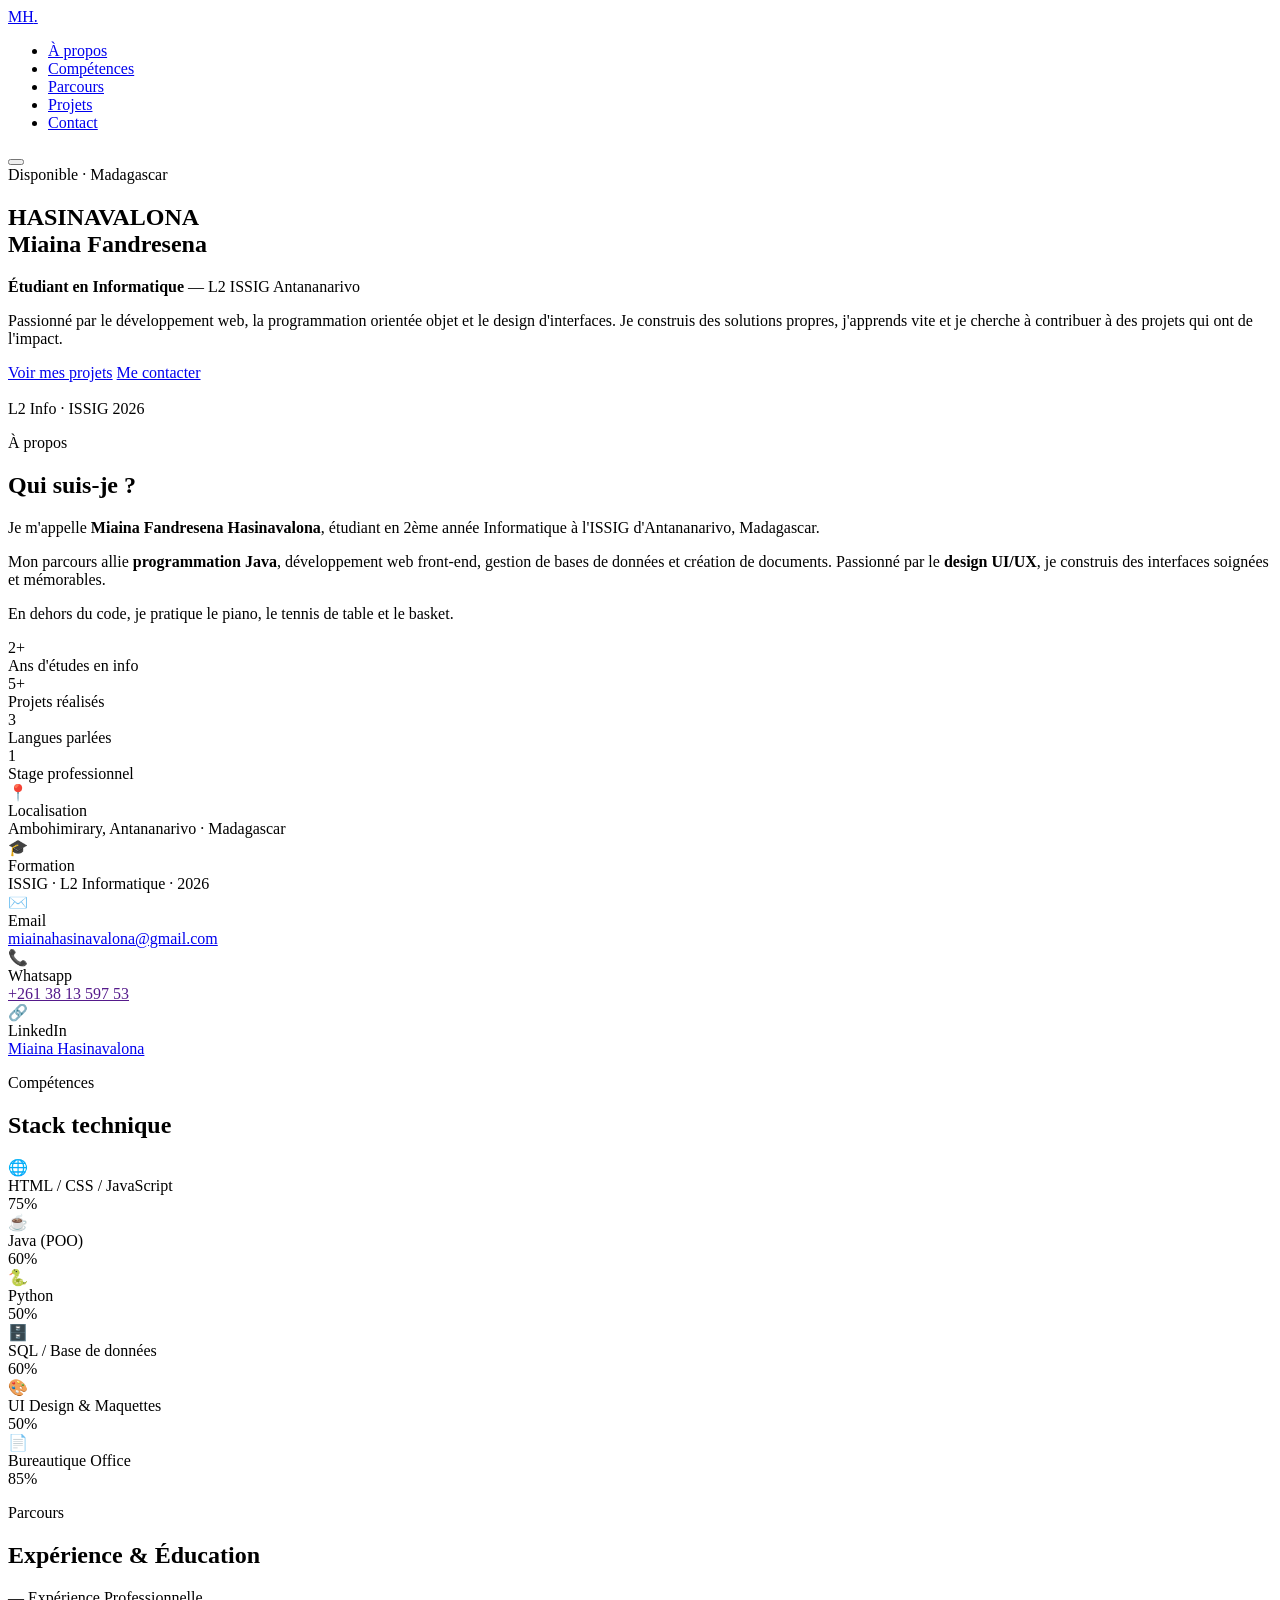
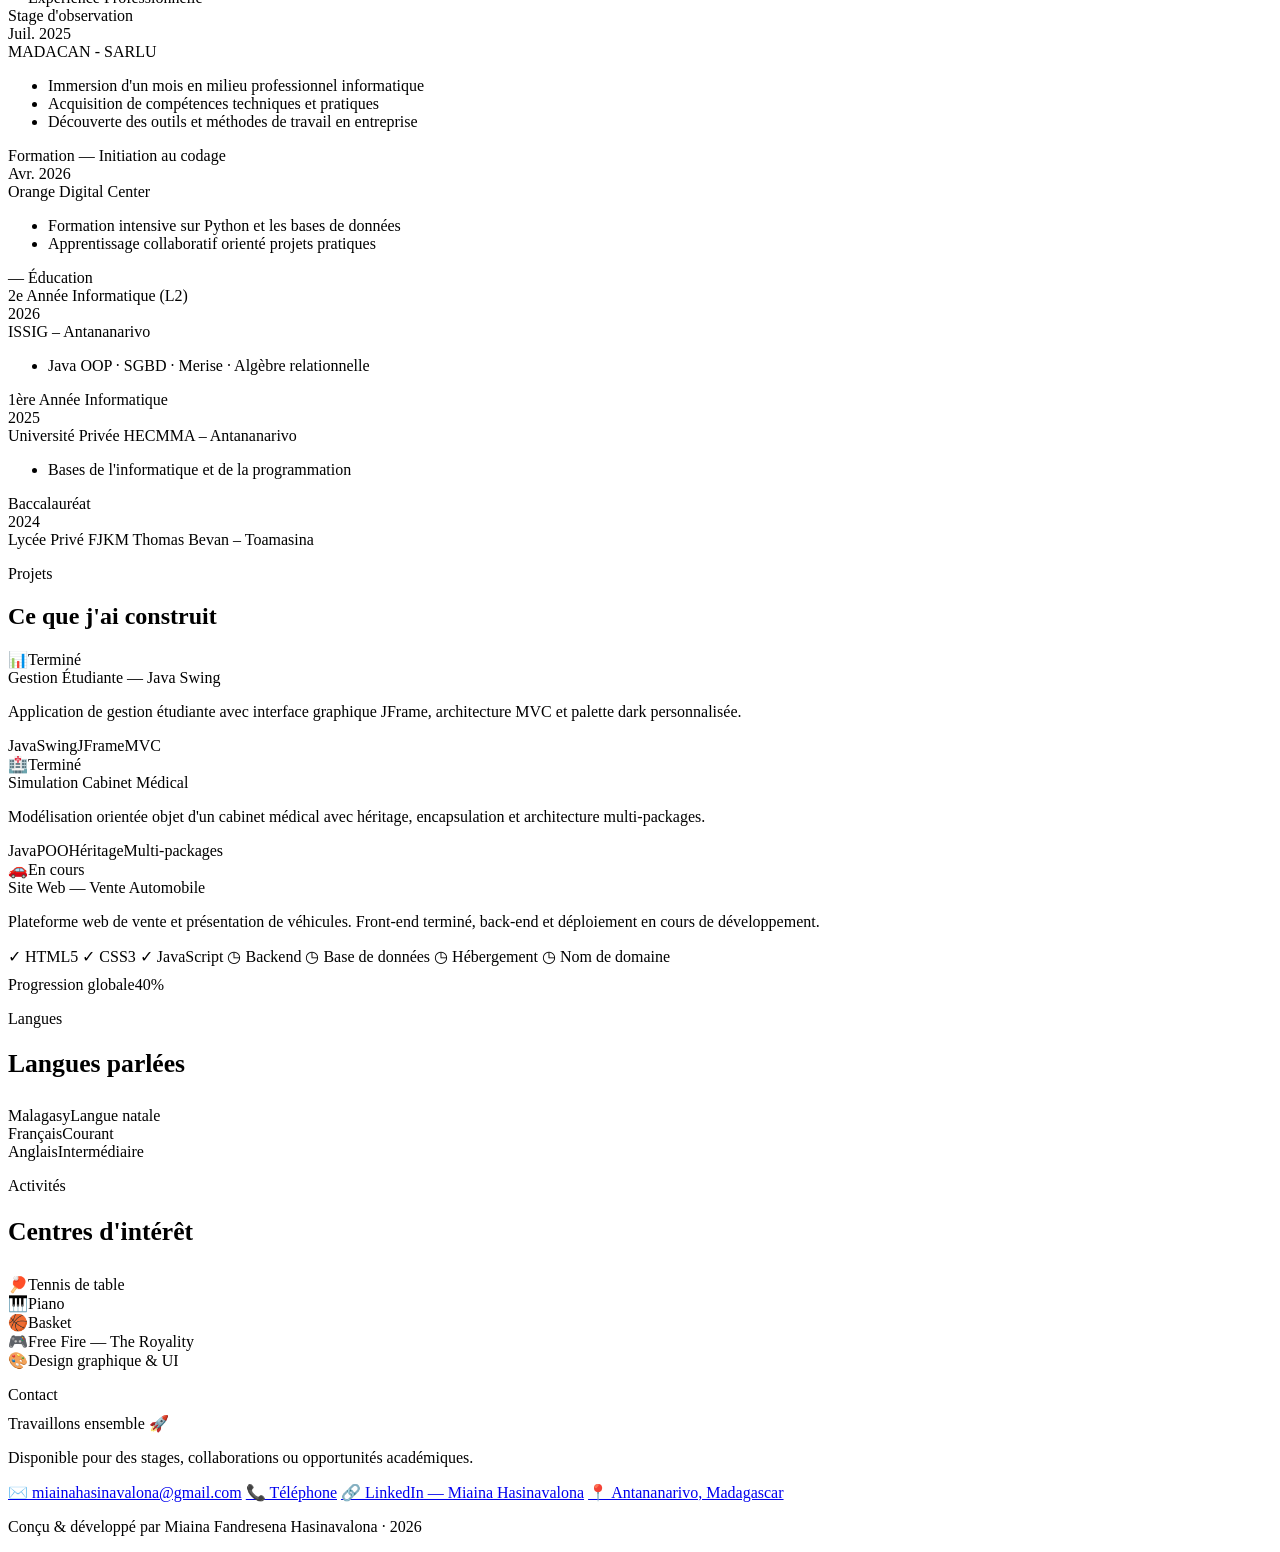
==== index.html @ 6f9cda8f "Premier commit" ====
<!DOCTYPE html>
<html lang="en">

<head>
    <meta charset="UTF-8">
    <meta name="viewport" content="width=device-width, initial-scale=1.0">
    <link rel="stylesheet" href="../exercice/assets/css/main.css">
    <title>Portfolio - Miaina HASINAVALONA</title>
</head>

<body>

    <div class="container flex column">

        <!-- EN TETE -->
        <nav id="nav" class="flex alg-itm">
            <a href="#" class="nav-logo">MH<span>.</span></a>
            <ul class="nav-links flex g-20" id="navLinks">
                <li><a href="#about">À propos</a></li>
                <li><a href="#skills">Compétences</a></li>
                <li><a href="#parcours">Parcours</a></li>
                <li><a href="#projects">Projets</a></li>
                <li><a href="#contact">Contact</a></li>
            </ul>
            <button class="nav-toggle" id="navToggle" aria-label="Menu">
                <span></span><span></span><span></span>
            </button>
        </nav>

        <!-- HERO -->
        <section class="hero relative grid alg-itm g-40" id="home">
            <div class="header-orb absolute orb1"></div>
            <div class="header-orb absolute orb2"></div>
            <div class="header-orb absolute orb3"></div>

            <div class="hero-text relative">
                <div class="hero-dispo g-10 alg-itm">Disponible · Madagascar</div>
                <h1 class="hero-name">
                    <span class="H">HASINAVALONA</span><br>
                    Miaina <span class="F">Fandresena</span>
                </h1>
                <p class="header-sub"><strong>Étudiant en Informatique</strong> — L2 ISSIG Antananarivo</p>
                <p class="hero-desc">
                    Passionné par le développement web, la programmation orientée objet et le design d'interfaces.
                    Je construis des solutions propres, j'apprends vite et je cherche à contribuer à des projets qui ont
                    de l'impact.
                </p>
                <div class="hero-btn flex g-15">
                    <a href="#projects" class="btn-p">Voir mes projets</a>
                    <a href="#contact" class="btn-c">Me contacter</a>
                </div>
            </div>

            <div class="hero-photo relative flex column align-items">
                <div class="photo-outer relative">
                    <div class="photo-ring1 absolute"></div>
                    <div class="photo-ring2 absolute"></div>
                    <div class="photo-inner">
                        <img class="block" src="../exercice/assets/image/3.jpg" alt="">
                    </div>
                </div>
                <div class="photo-badge txt-alg">L2 Info · ISSIG 2026</div>
            </div>
        </section>

        <!-- SECTION A PROPOS -->
        <section id="about" class="relative">
            <p class="sec-label reveal">À propos</p>
            <h2 class="sec-title reveal">Qui suis-<span>je</span> ?</h2>
            <div class="about-grid grid">
                <div class="reveal-l">
                    <div class="about-text">
                        <p>Je m'appelle <strong>Miaina Fandresena Hasinavalona</strong>, étudiant en 2ème année
                            Informatique à l'ISSIG d'Antananarivo, Madagascar.</p>
                        <p>Mon parcours allie <strong>programmation Java</strong>, développement web front-end, gestion
                            de bases de données et création de documents. Passionné par le <strong>design
                                UI/UX</strong>, je construis des interfaces soignées et mémorables.</p>
                        <p>En dehors du code, je pratique le piano, le tennis de table et le basket.</p>
                    </div>
                    <div class="stats-row grid">
                        <div class="stat-box reveal d1">
                            <div class="stat">2+</div>
                            <div class="stat-text">Ans d'études en info</div>
                        </div>
                        <div class="stat-box reveal d2">
                            <div class="stat">5+</div>
                            <div class="stat-text">Projets réalisés</div>
                        </div>
                        <div class="stat-box reveal d3">
                            <div class="stat">3</div>
                            <div class="stat-text">Langues parlées</div>
                        </div>
                        <div class="stat-box reveal d4">
                            <div class="stat">1</div>
                            <div class="stat-text">Stage professionnel</div>
                        </div>
                    </div>
                </div>
                <div class="info-list flex g-10 column reveal-r">
                    <div class="info-row flex"><span class="info-ico">📍</span>
                        <div>
                            <div class="info">Localisation</div>
                            <div class="info-text">Ambohimirary, Antananarivo · Madagascar</div>
                        </div>
                    </div>
                    <div class="info-row flex"><span class="info-ico">🎓</span>
                        <div>
                            <div class="info">Formation</div>
                            <div class="info-text">ISSIG · L2 Informatique · 2026</div>
                        </div>
                    </div>
                    <div class="info-row flex"><span class="info-ico">✉️</span>
                        <div>
                            <div class="info">Email</div>
                            <a href="mailto:miainahasinavalona@gmail.com"
                                class="info-text">miainahasinavalona@gmail.com</a>
                        </div>
                    </div>
                    <div class="info-row flex"><span class="info-ico">📞</span>
                        <div>
                            <div class="info">Whatsapp</div>
                            <a href="" class="info-text">+261 38 13 597 53</a>
                        </div>
                    </div>
                    <div class="info-row flex"><span class="info-ico">🔗</span>
                        <div>
                            <div class="info">LinkedIn</div>
                            <a href="https://www.linkedin.com/in/miaina-hasinavalona-180b0389?utm_source=share&utm_campaign=share_via&
                            utm_content=profil&utm_medium=androidè_app" class="info-text">Miaina Hasinavalona</a>
                        </div>
                    </div>
                </div>
            </div>
        </section>

        <!-- SKILLS -->
        <section id="skills">
            <p class="sec-label reveal">Compétences</p>
            <h2 class="sec-title reveal">Stack <span>technique</span></h2>
            <div class="skills-grid grid g-20">
                <div class="skill-card relative reveal d1" data-pct="75">
                    <div class="sk-ico">🌐</div>
                    <div class="sk-name">HTML / CSS / JavaScript</div>
                    <div class="bar-bg">
                        <div class="bar-fill" style="width:0"></div>
                    </div>
                    <div class="sk-pct">75%</div>
                </div>
                <div class="skill-card relative reveal d2" data-pct="60">
                    <div class="sk-ico">☕</div>
                    <div class="sk-name">Java (POO)</div>
                    <div class="bar-bg">
                        <div class="bar-fill" style="width:0"></div>
                    </div>
                    <div class="sk-pct">60%</div>
                </div>
                <div class="skill-card relative reveal d3" data-pct="50">
                    <div class="sk-ico">🐍</div>
                    <div class="sk-name">Python</div>
                    <div class="bar-bg">
                        <div class="bar-fill" style="width:0"></div>
                    </div>
                    <div class="sk-pct">50%</div>
                </div>
                <div class="skill-card relative reveal d4" data-pct="60">
                    <div class="sk-ico">🗄️</div>
                    <div class="sk-name">SQL / Base de données</div>
                    <div class="bar-bg">
                        <div class="bar-fill" style="width:0"></div>
                    </div>
                    <div class="sk-pct">60%</div>
                </div>
                <div class="skill-card relative reveal d5" data-pct="50">
                    <div class="sk-ico">🎨</div>
                    <div class="sk-name">UI Design & Maquettes</div>
                    <div class="bar-bg">
                        <div class="bar-fill" style="width:0"></div>
                    </div>
                    <div class="sk-pct">50%</div>
                </div>
                <div class="skill-card relative reveal d1" data-pct="85">
                    <div class="sk-ico">📄</div>
                    <div class="sk-name">Bureautique Office</div>
                    <div class="bar-bg">
                        <div class="bar-fill" style="width:0"></div>
                    </div>
                    <div class="sk-pct">85%</div>
                </div>
            </div>
        </section>

        <!-- PARCOURS -->
        <section id="parcours">
            <p class="sec-label reveal">Parcours</p>
            <h2 class="sec-title reveal">Expérience & <span>Éducation</span></h2>


            <div class="two-column grid">

                <!-- EXPERIENCE PROFESSIONNELLE -->
                <div class="reveal-l">
                    <div class="tl-section-title pro">— Expérience Professionnelle</div>
                    <div class="timeline relative">
                        <div class="tl-item relative">
                            <div class="tl-dot absolute"></div>
                            <div class="tl-top flex g-10">
                                <div class="tl-role">Stage d'observation</div>
                                <span class="tl-pill pro-t">Juil. 2025</span>
                            </div>
                            <div class="tl-org">MADACAN - SARLU</div>
                            <ul class="tl-list">
                                <li>Immersion d'un mois en milieu professionnel informatique</li>
                                <li>Acquisition de compétences techniques et pratiques</li>
                                <li>Découverte des outils et méthodes de travail en entreprise</li>
                            </ul>
                        </div>
                        <div class="tl-item relative">
                            <div class="tl-dot absolute"></div>
                            <div class="tl-top flex g-10">
                                <div class="tl-role">Formation — Initiation au codage</div>
                                <span class="tl-pill pro-t">Avr. 2026</span>
                            </div>
                            <div class="tl-org">Orange Digital Center</div>
                            <ul class="tl-list">
                                <li>Formation intensive sur Python et les bases de données</li>
                                <li>Apprentissage collaboratif orienté projets pratiques</li>
                            </ul>
                        </div>
                    </div>
                </div>

                <!-- EDUCATION -->
                <div class="reveal-r">
                    <div class="tl-section-title educ">— Éducation</div>
                    <div class="timeline relative">
                        <div class="tl-item relative">
                            <div class="tl-dot absolute gd"></div>
                            <div class="tl-top flex g-10">
                                <div class="tl-role">2e Année Informatique (L2)</div>
                                <span class="tl-pill educ-c">2026</span>
                            </div>
                            <div class="tl-org go">ISSIG – Antananarivo</div>
                            <ul class="tl-list">
                                <li>Java OOP · SGBD · Merise · Algèbre relationnelle</li>
                            </ul>
                        </div>
                        <div class="tl-item relative">
                            <div class="tl-dot absolute gd"></div>
                            <div class="tl-top flex g-10">
                                <div class="tl-role">1ère Année Informatique</div>
                                <span class="tl-pill educ-c">2025</span>
                            </div>
                            <div class="tl-org go">Université Privée HECMMA – Antananarivo</div>
                            <ul class="tl-list">
                                <li>Bases de l'informatique et de la programmation</li>
                            </ul>
                        </div>
                        <div class="tl-item relative">
                            <div class="tl-dot absolute gd"></div>
                            <div class="tl-top flex g-10">
                                <div class="tl-role">Baccalauréat</div>
                                <span class="tl-pill educ-c">2024</span>
                            </div>
                            <div class="tl-org go">Lycée Privé FJKM Thomas Bevan – Toamasina</div>
                        </div>
                    </div>
                </div>
            </div>
        </section>


        <!-- PROJECTS -->
        <section id="projects">
            <p class="sec-label reveal">Projets</p>
            <h2 class="sec-title reveal">Ce que j'ai <span>construit</span></h2>

            <!-- CARD -->
            <div class="proj-grid g-20 grid">

                <div class="proj-card relative p-25 reveal d1">
                    <div class="p-head flex"><span class="p-ico">📊</span><span class="p-status ps-done">Terminé</span>
                    </div>

                    <div class="p-title">Gestion Étudiante — Java Swing</div>
                    <p class="p-desc">Application de gestion étudiante avec interface graphique JFrame, architecture MVC
                        et palette dark personnalisée.</p>
                    <div class="p-tags flex wrap">
                        <span class="tag">Java</span><span class="tag">Swing</span><span class="tag">JFrame</span><span
                            class="tag">MVC</span>
                    </div>
                </div>

                <div class="proj-card relative p-25 reveal d2">
                    <div class="p-head flex"><span class="p-ico">🏥</span><span class="p-status ps-done">Terminé</span>
                    </div>

                    <div class="p-title">Simulation Cabinet Médical</div>
                    <p class="p-desc">Modélisation orientée objet d'un cabinet médical avec héritage, encapsulation et
                        architecture multi-packages.</p>
                    <div class="p-tags flex wrap">
                        <span class="tag">Java</span><span class="tag">POO</span><span class="tag">Héritage</span><span
                            class="tag">Multi-packages</span>
                    </div>
                </div>

                <div class="proj-card relative p-25 wip reveal d4">
                    <div class="p-head flex"><span class="p-ico">🚗</span><span class="p-status ps-wip">En cours</span>
                    </div>
                    <div class="p-title">Site Web — Vente Automobile</div>
                    <p class="p-desc">Plateforme web de vente et présentation de véhicules. Front-end terminé, back-end
                        et déploiement en cours de développement.</p>
                    <div class="p-tags flex wrap" style="margin-bottom:10px">
                        <span class="tag td">✓ HTML5</span>
                        <span class="tag td">✓ CSS3</span>
                        <span class="tag td">✓ JavaScript</span>
                        <span class="tag tw">◷ Backend</span>
                        <span class="tag tw">◷ Base de données</span>
                        <span class="tag tw">◷ Hébergement</span>
                        <span class="tag tw">◷ Nom de domaine</span>
                    </div>
                    <div class="wip-prog">
                        <div class="wip-lbl flex"><span>Progression globale</span><span>40%</span></div>
                        <div class="wip-bg">
                            <div class="wip-fill"></div>
                        </div>
                    </div>
                </div>
            </div>
        </section>

        <!-- ACTIVITES -->
        <section>
            <div class="two-column grid">
                <div class="reveal-l">
                    <p class="sec-label">Langues</p>
                    <h2 class="sec-title" style="font-size:1.6rem;margin-bottom:28px">Langues <span>parlées</span></h2>
                    <div class="lang-list flex column g-20">
                        <div class="lang-item">
                            <div class="l-head flex"><span class="l-name">Malagasy</span><span class="l-level">Langue
                                    natale</span></div>
                            <div class="bar-bg">
                                <div class="bar-fill gold-fill" data-pct="100" style="width:0"></div>
                            </div>
                        </div>
                        <div class="lang-item">
                            <div class="l-head flex"><span class="l-name">Français</span><span
                                    class="l-level">Courant</span>
                            </div>
                            <div class="bar-bg">
                                <div class="bar-fill gold-fill" data-pct="85" style="width:0"></div>
                            </div>
                        </div>
                        <div class="lang-item">
                            <div class="l-head flex"><span class="l-name">Anglais</span><span
                                    class="l-level">Intermédiaire</span></div>
                            <div class="bar-bg">
                                <div class="bar-fill gold-fill" data-pct="58" style="width:0"></div>
                            </div>
                        </div>
                    </div>
                </div>
                <div class="reveal-r">
                    <p class="sec-label">Activités</p>
                    <h2 class="sec-title" style="font-size:1.6rem;margin-bottom:28px">Centres d'<span>intérêt</span>
                    </h2>
                    <div class="act-grid g-10 grid">
                        <div class="act-item flex alg-itm"><span class="aico">🏓</span>Tennis de table</div>
                        <div class="act-item flex alg-itm"><span class="aico">🎹</span>Piano</div>
                        <div class="act-item flex alg-itm"><span class="aico">🏀</span>Basket</div>
                        <div class="act-item flex alg-itm"><span class="aico">🎮</span>Free Fire — The Royality</div>
                        <div class="act-item flex alg-itm"><span class="aico">🎨</span>Design graphique & UI</div>
                    </div>
                </div>
            </div>
        </section>

        <!-- CONTACT -->
        <section id="contact">
            <div class="contact-card relative txt-alg reveal">
                <div class="contact-inner relative">
                    <p class="sec-label" style="margin-bottom:10px">Contact</p>
                    <div class="c-title">Travaillons ensemble 🚀</div>
                    <p class="c-sub">Disponible pour des stages, collaborations ou opportunités académiques.</p>
                    <div class="c-links flex g-15 jcc">
                        <a href="mailto:miainahasinavalona@gmail.com" class="c-link">✉️ miainahasinavalona@gmail.com</a>
                        <a href="tel:+261326164565" class="c-link flex g-10 alg-itm">📞 Téléphone</a>
                        <a href="https://www.linkedin.com/in/miaina-hasinavalona-180b0389?utm_source=share&utm_campaign=share_via&
                        utm_content=profil&utm_medium=androidè_app" class="c-link flex g-10 alg-itm">🔗 LinkedIn —
                            Miaina Hasinavalona</a>
                        <a href="#" class="c-link flex g-10 alg-itm">📍 Antananarivo, Madagascar</a>
                    </div>
                </div>
            </div>
        </section>

        <!-- FOOTER -->
        <footer class="txt-alg">
            <p>Conçu & développé par <span>Miaina Fandresena Hasinavalona</span> · 2026</p>
        </footer>

    </div>

    <script src="../exercice/assets/js/javascrp.js"></script>
</body>

</html>
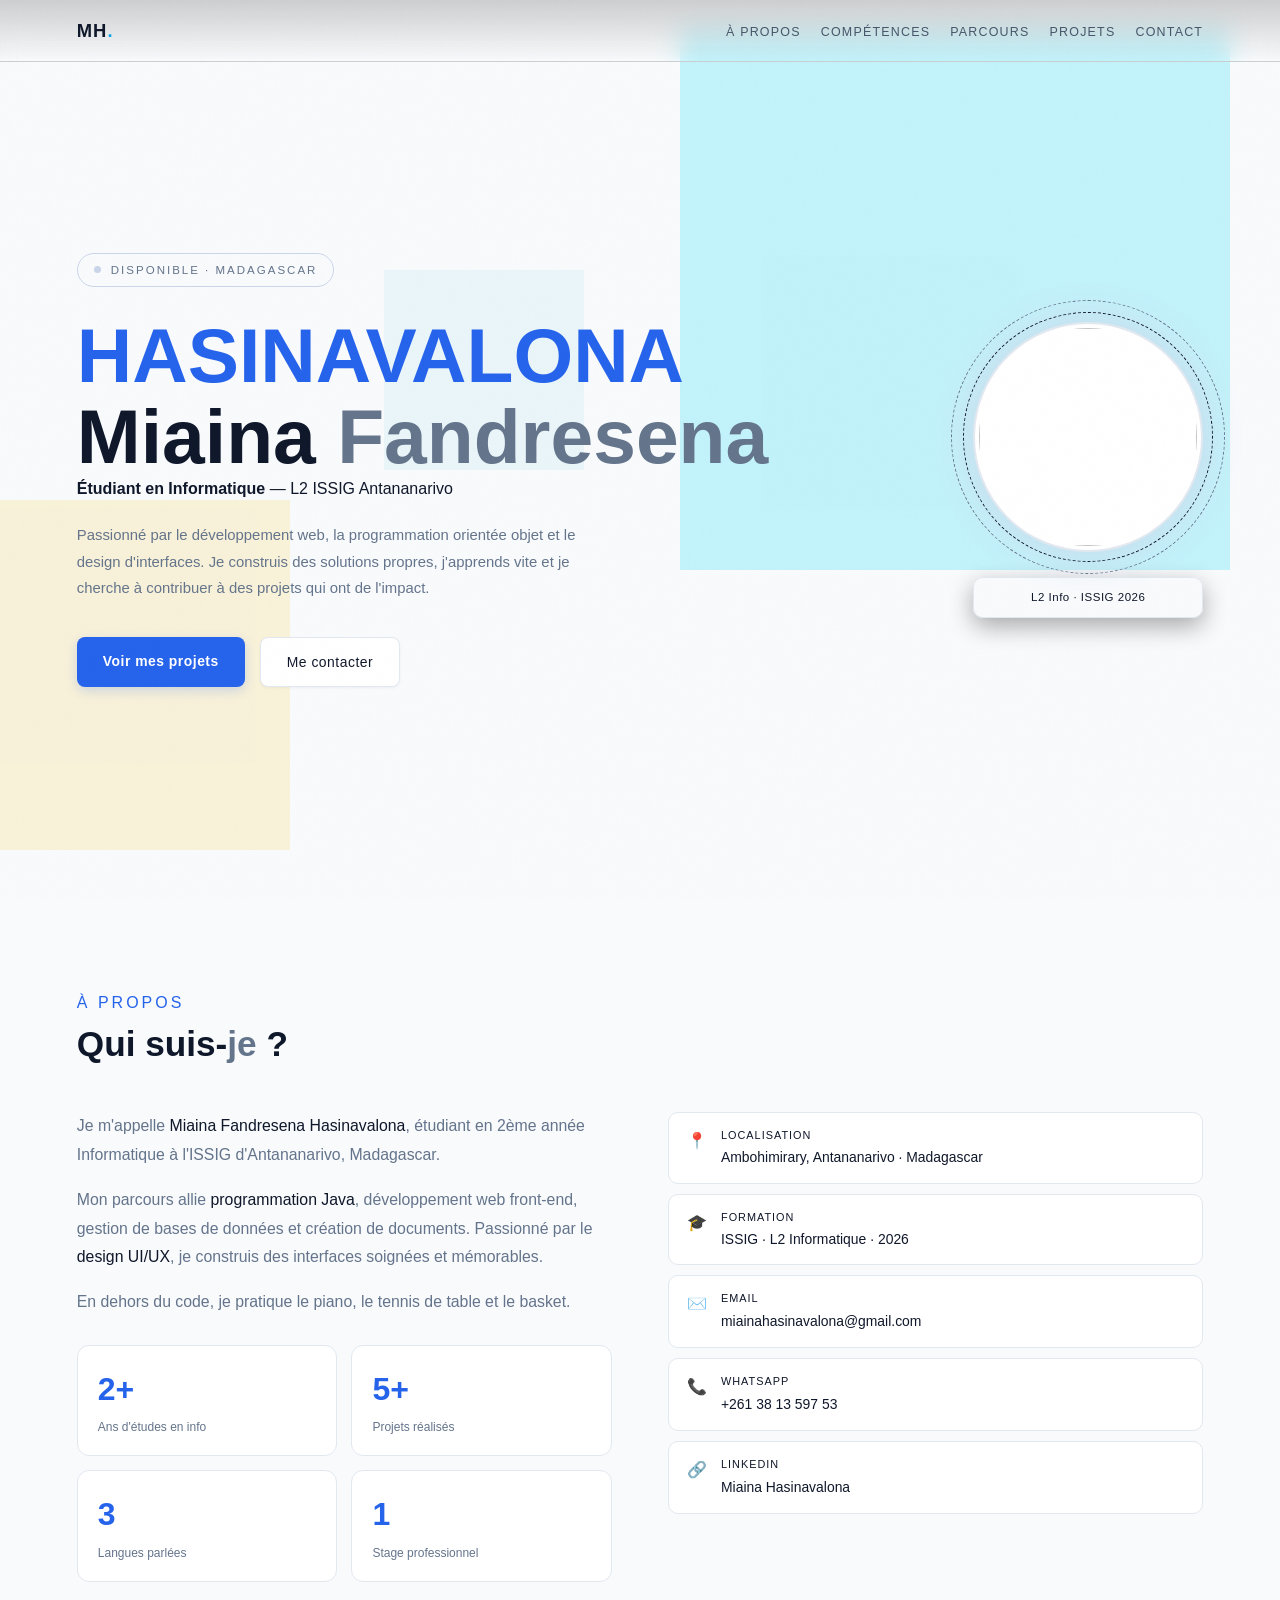
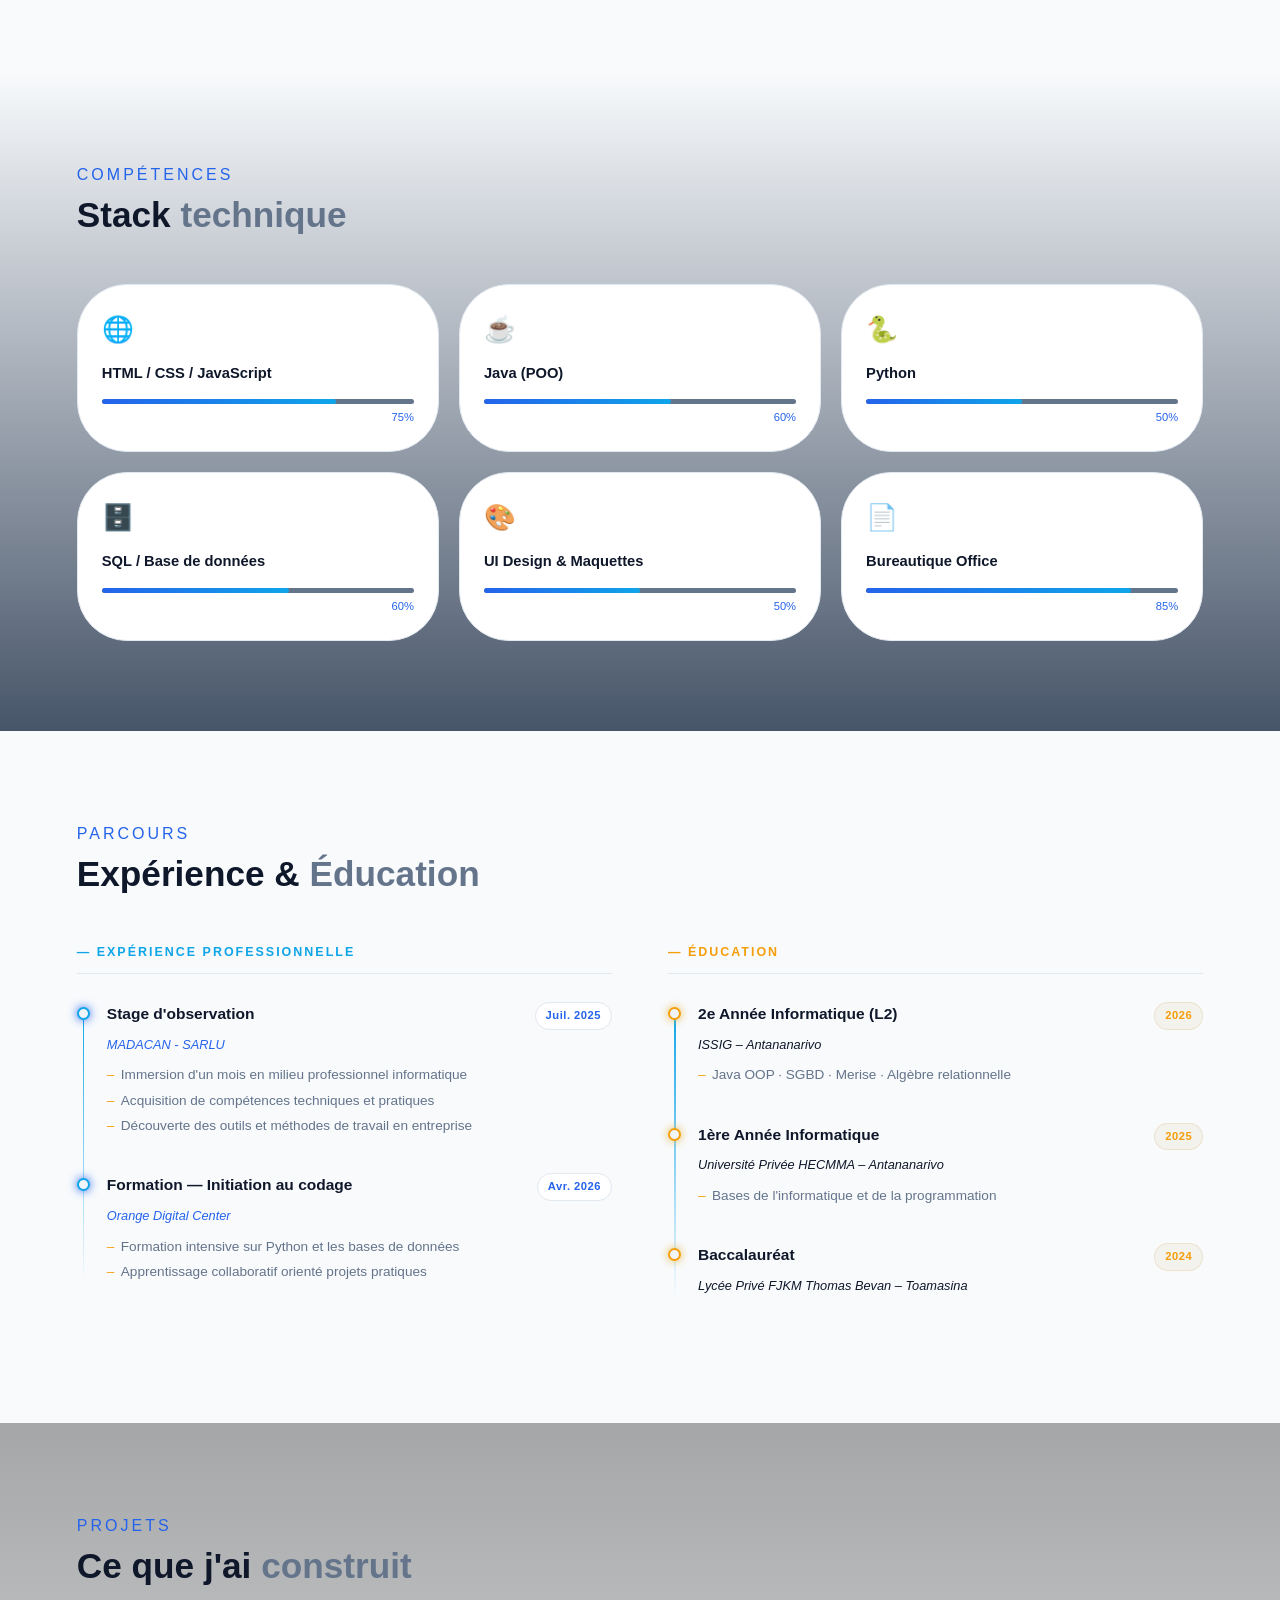
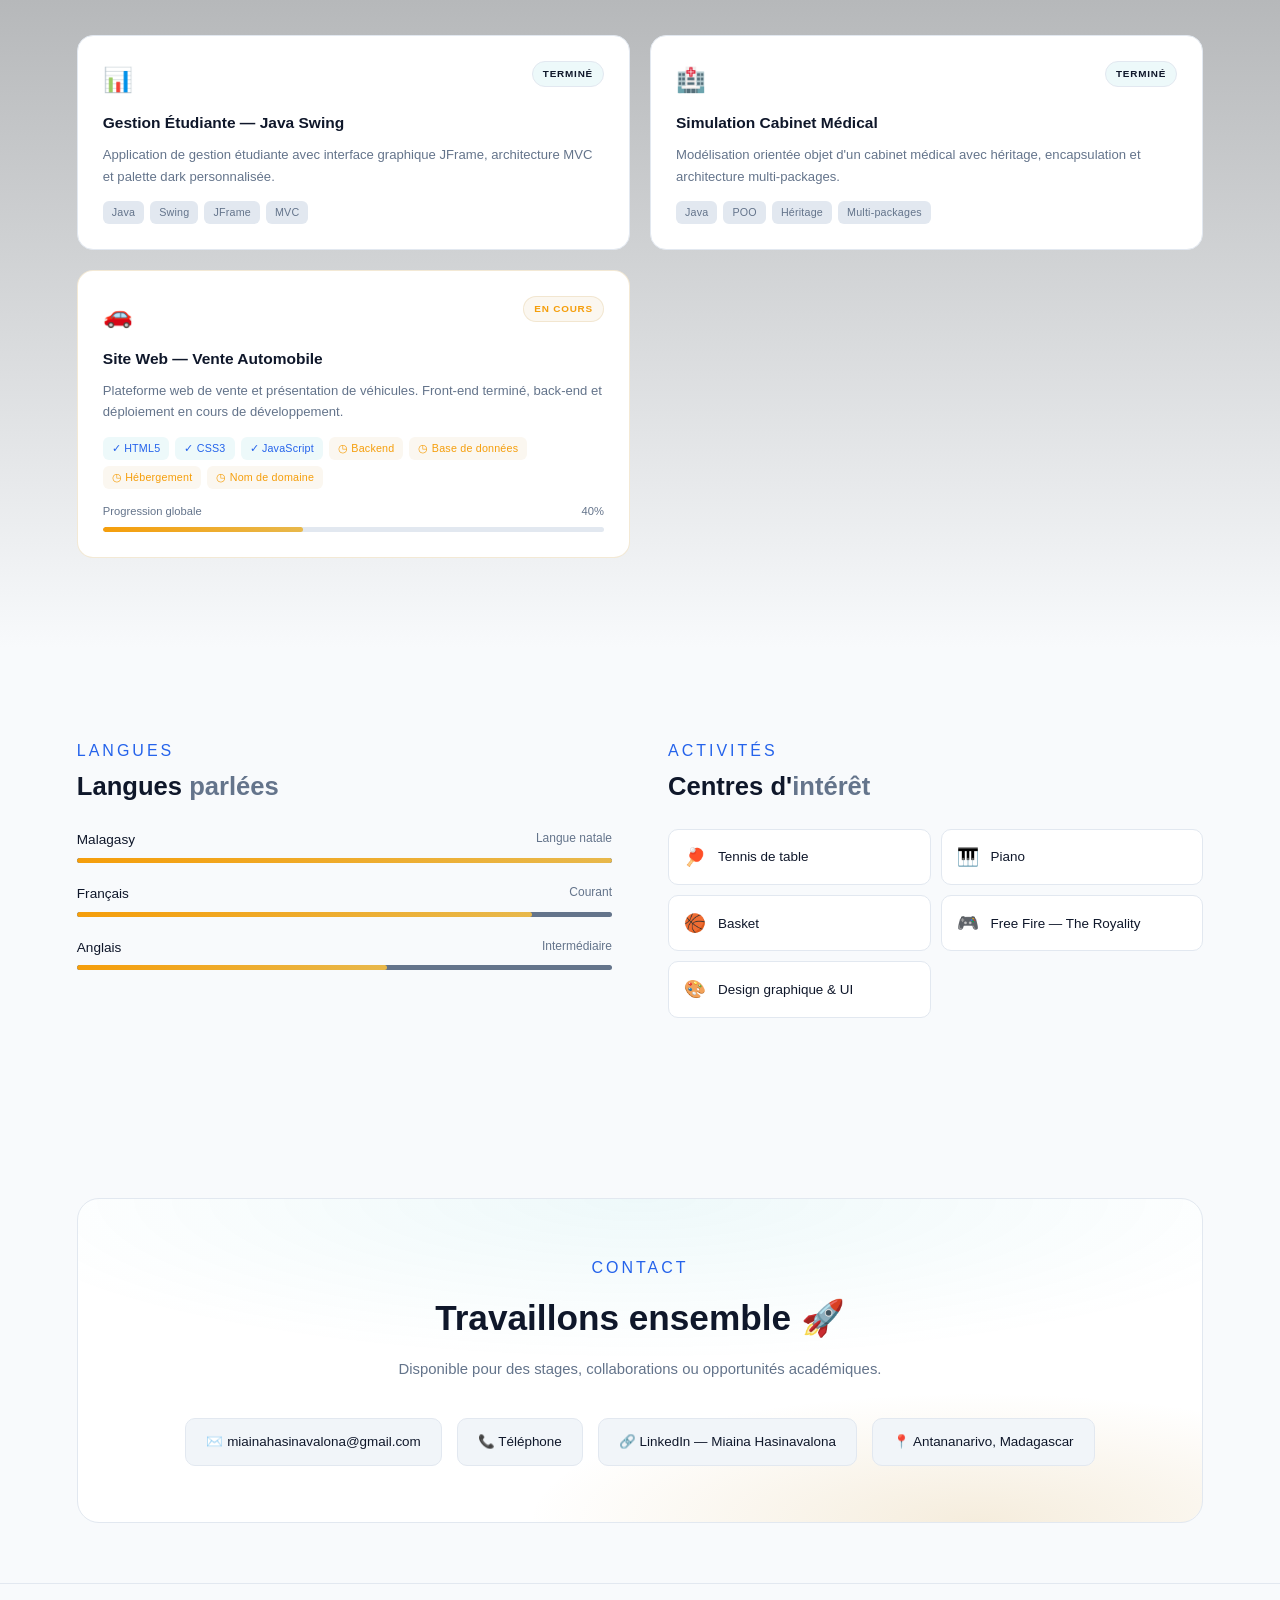
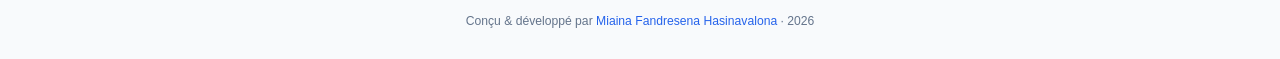
==== commit 4ba8ba8a: "Fix: correction des chemins relatifs CSS et JS" ====
--- a/index.html
+++ b/index.html
@@ -4,7 +4,7 @@
 <head>
     <meta charset="UTF-8">
     <meta name="viewport" content="width=device-width, initial-scale=1.0">
-    <link rel="stylesheet" href="../exercice/assets/css/main.css">
+    <link rel="stylesheet" href="/assets/css/main.css">
     <title>Portfolio - Miaina HASINAVALONA</title>
 </head>
 
@@ -400,7 +400,7 @@
 
     </div>
 
-    <script src="../exercice/assets/js/javascrp.js"></script>
+    <script src="assets/js/javascrp.js"></script>
 </body>
 
 </html>
--- a/assets/css/main.css
+++ b/assets/css/main.css
@@ -0,0 +1,3 @@
+@import url("../css/style.css");
+@import url("../css/framwork.css");
+@import url("../css/responsive.css");
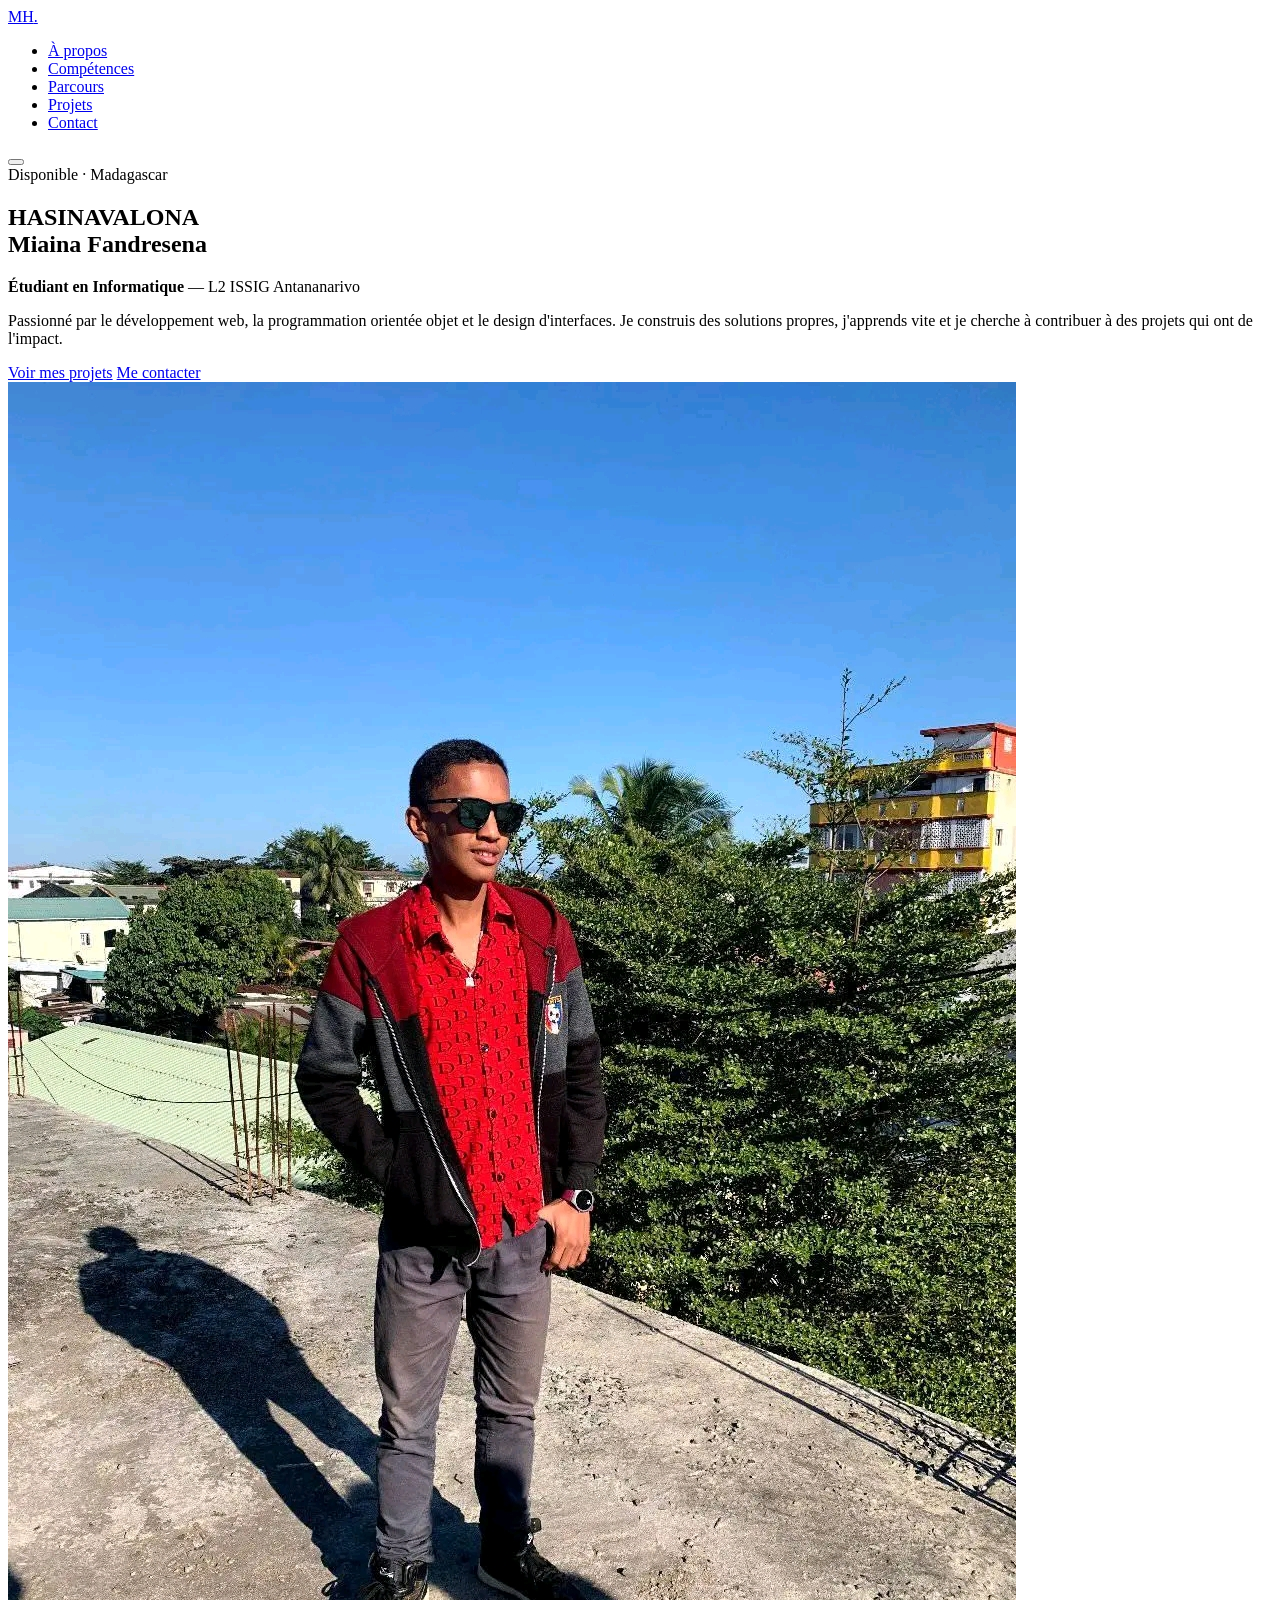
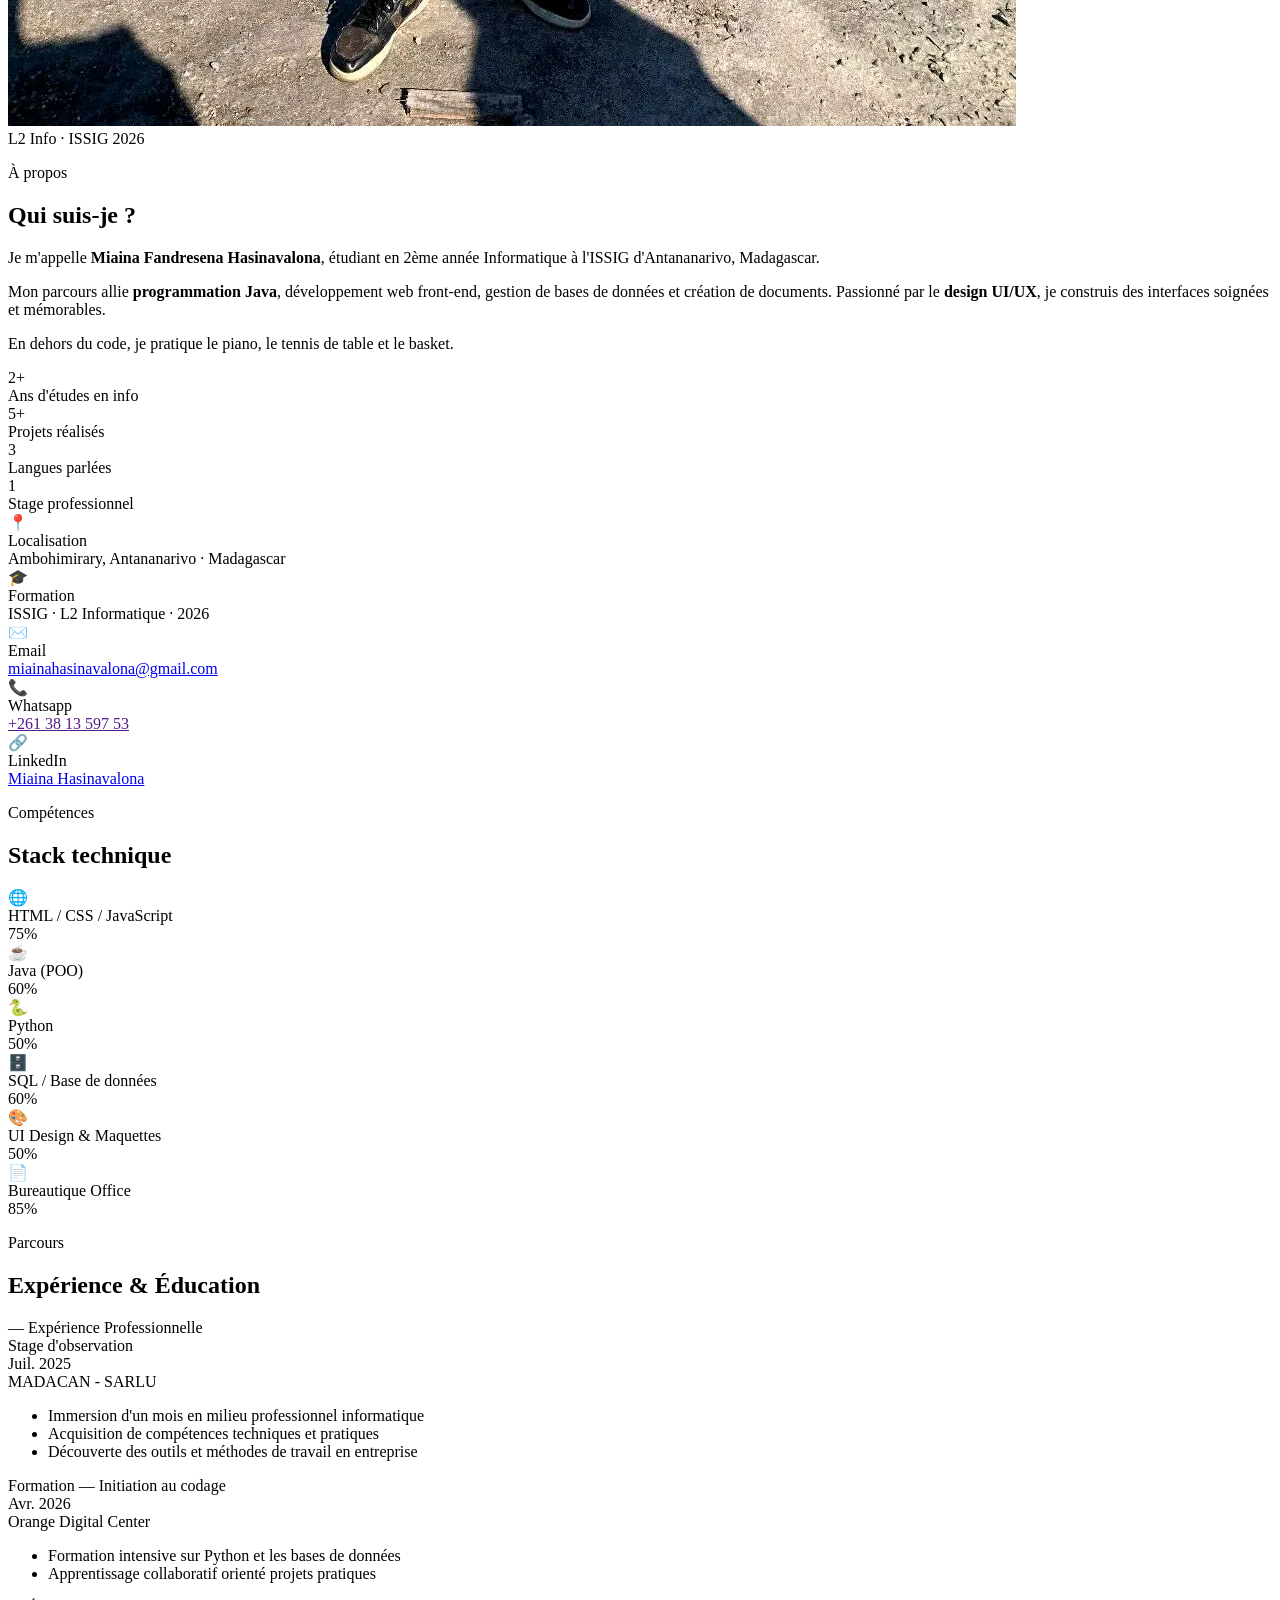
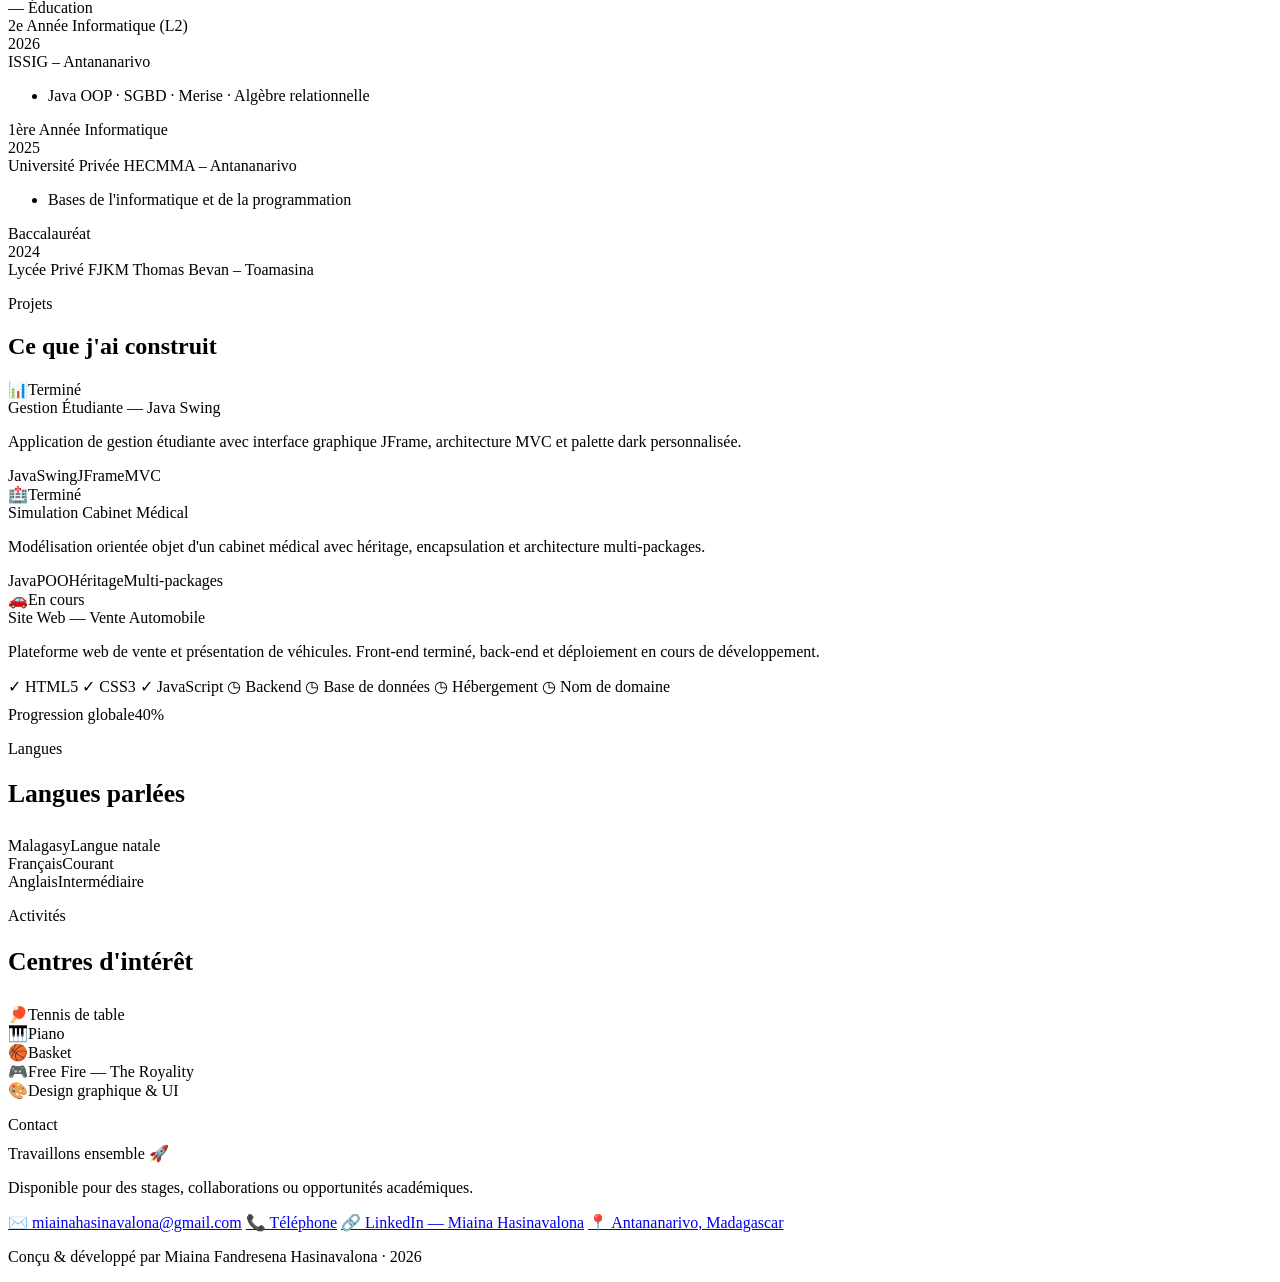
==== commit 15fed5e9: "Fix: suppression des slashs initiaux pour les assets" ====
--- a/index.html
+++ b/index.html
@@ -4,7 +4,7 @@
 <head>
     <meta charset="UTF-8">
     <meta name="viewport" content="width=device-width, initial-scale=1.0">
-    <link rel="stylesheet" href="/assets/css/main.css">
+    <link rel="stylesheet" href="assets/css/main.css">
     <title>Portfolio - Miaina HASINAVALONA</title>
 </head>
 
@@ -56,7 +56,7 @@
                     <div class="photo-ring1 absolute"></div>
                     <div class="photo-ring2 absolute"></div>
                     <div class="photo-inner">
-                        <img class="block" src="../exercice/assets/image/3.jpg" alt="">
+                        <img class="block" src="assets/image/3.jpg">
                     </div>
                 </div>
                 <div class="photo-badge txt-alg">L2 Info · ISSIG 2026</div>
--- a/assets/css/main.css
+++ b/assets/css/main.css
@@ -1,3 +1,3 @@
-@import url("../css/style.css");
-@import url("../css/framwork.css");
-@import url("../css/responsive.css");+@import url("assets/css/framwork.css");
+@import url("assets/css/responsive.css");
+@import url("assets/css/style.css");
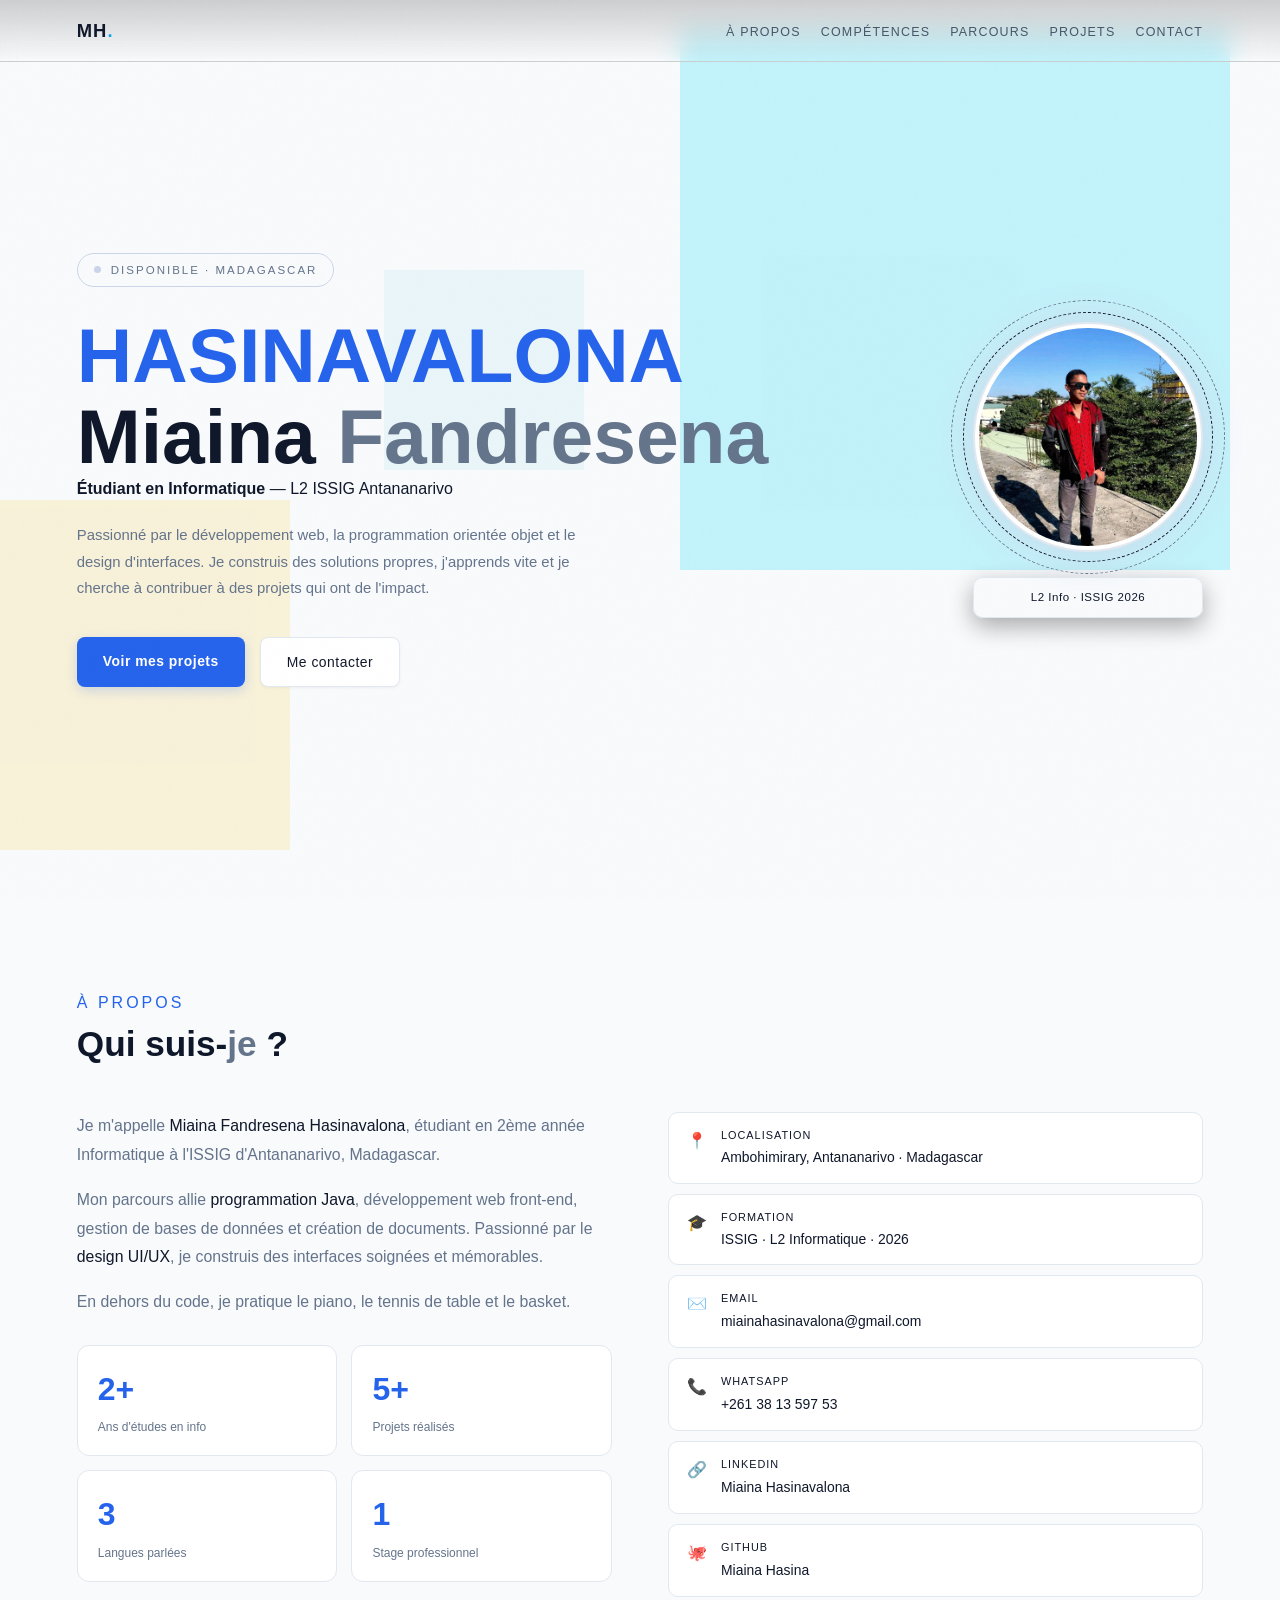
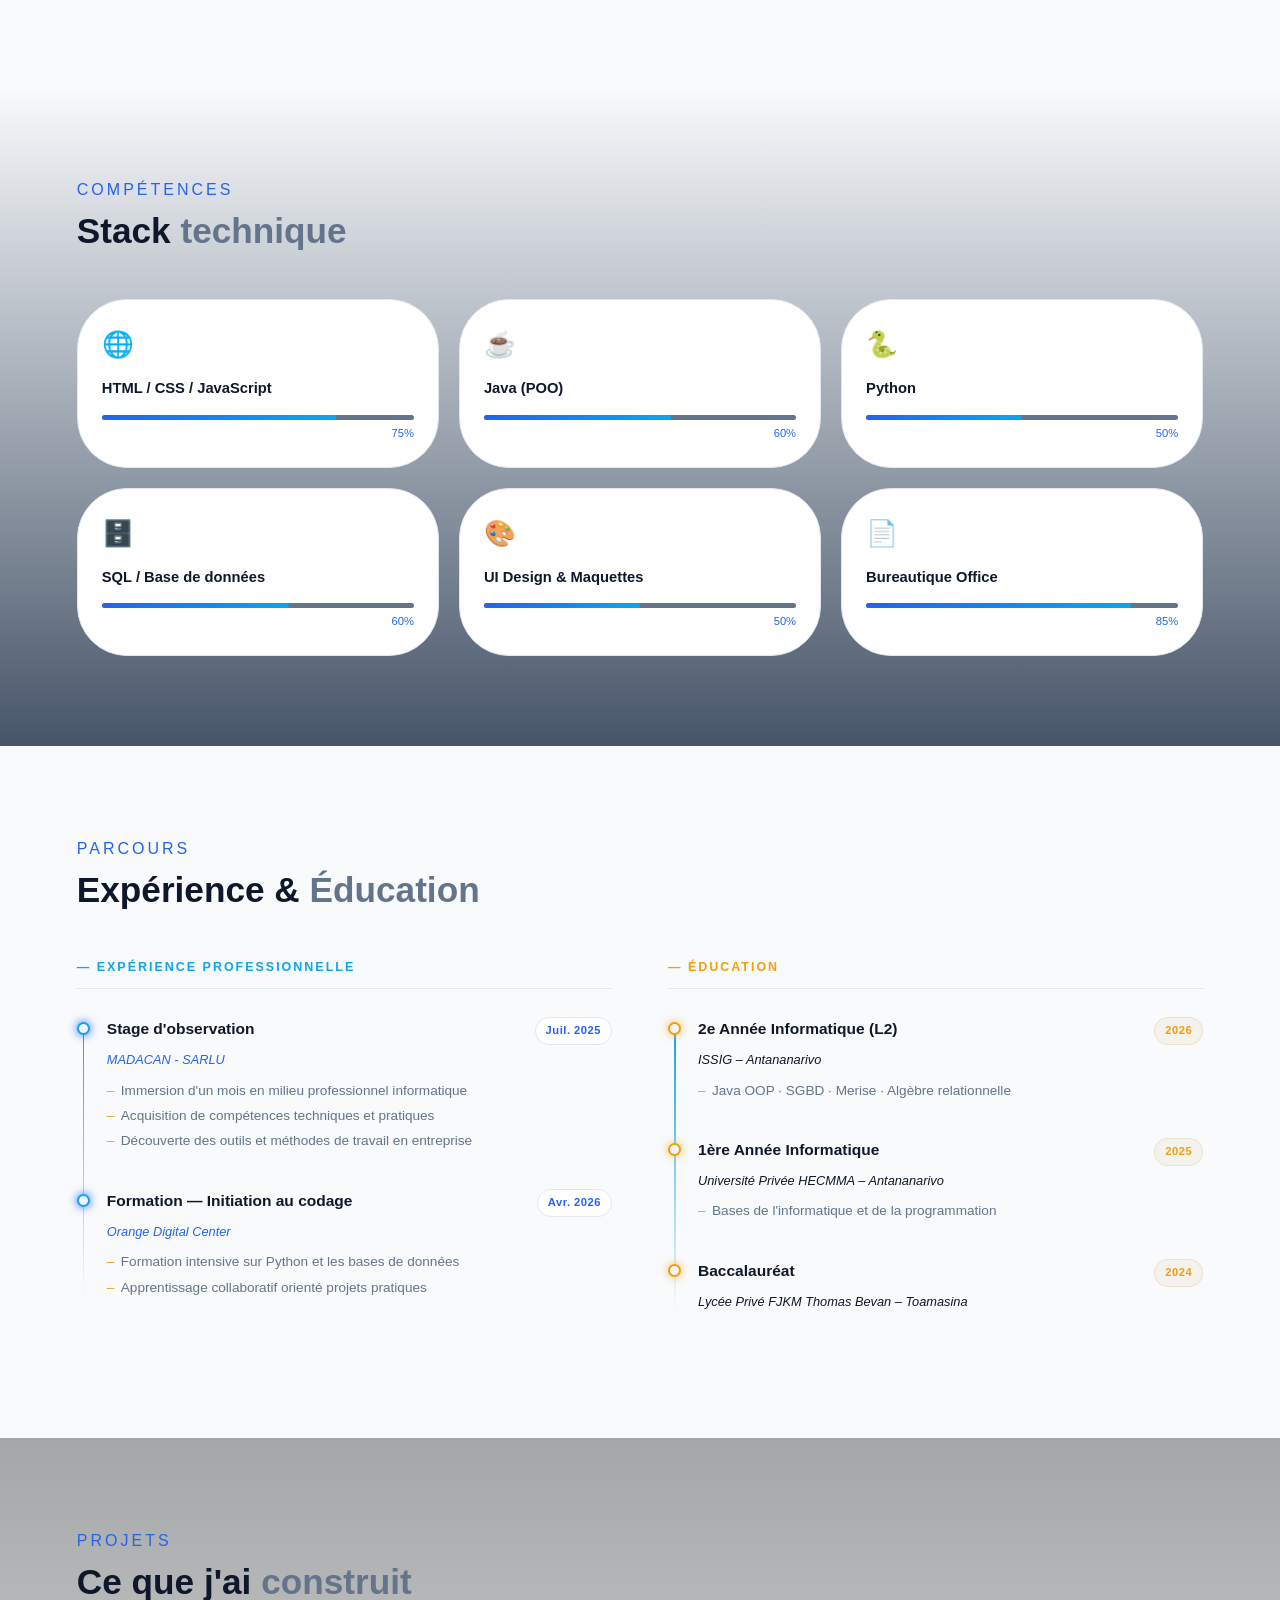
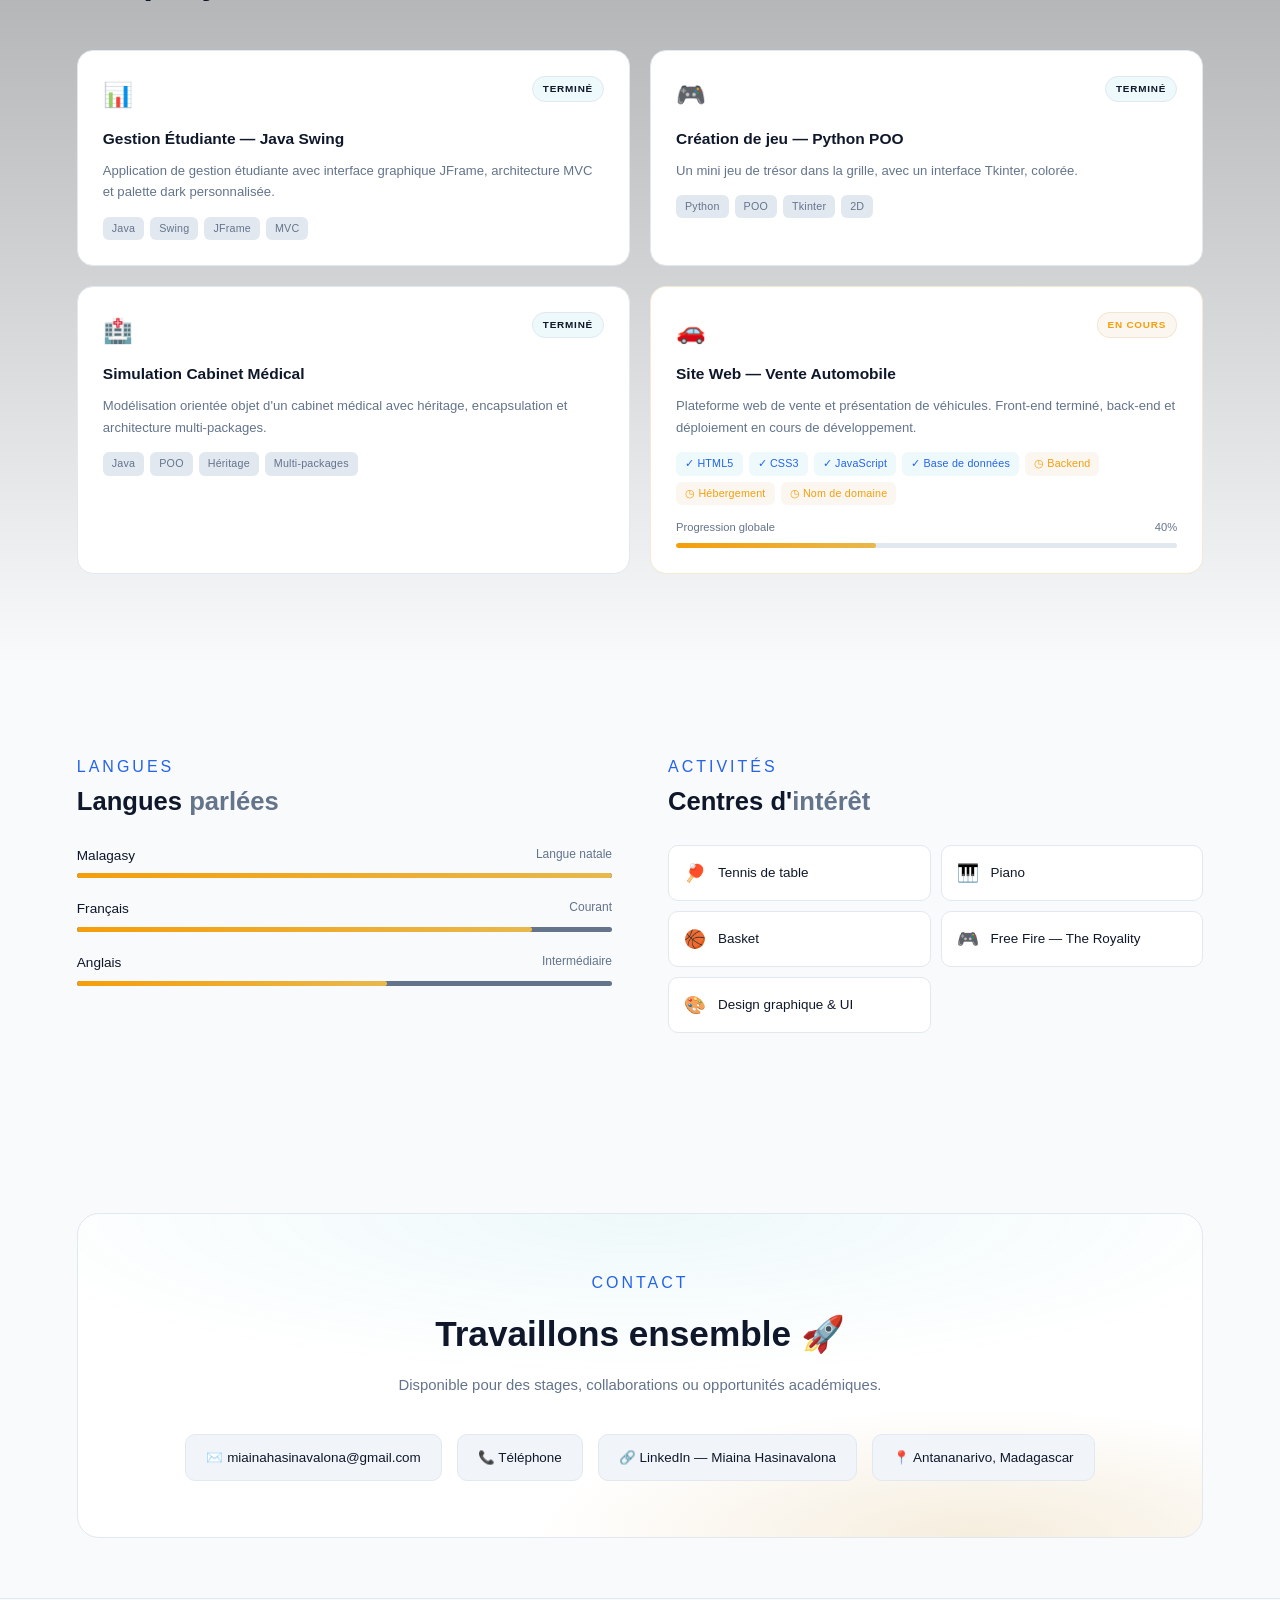
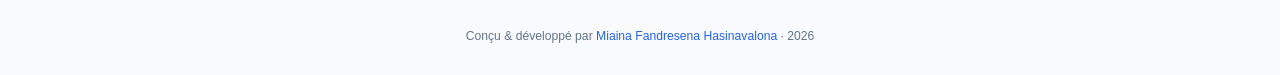
==== commit f56cd537: "Mise à jour de la section Projets et du profil" ====
--- a/index.html
+++ b/index.html
@@ -96,6 +96,7 @@
                         </div>
                     </div>
                 </div>
+
                 <div class="info-list flex g-10 column reveal-r">
                     <div class="info-row flex"><span class="info-ico">📍</span>
                         <div>
@@ -103,12 +104,14 @@
                             <div class="info-text">Ambohimirary, Antananarivo · Madagascar</div>
                         </div>
                     </div>
+
                     <div class="info-row flex"><span class="info-ico">🎓</span>
                         <div>
                             <div class="info">Formation</div>
                             <div class="info-text">ISSIG · L2 Informatique · 2026</div>
                         </div>
                     </div>
+
                     <div class="info-row flex"><span class="info-ico">✉️</span>
                         <div>
                             <div class="info">Email</div>
@@ -116,17 +119,27 @@
                                 class="info-text">miainahasinavalona@gmail.com</a>
                         </div>
                     </div>
+
                     <div class="info-row flex"><span class="info-ico">📞</span>
                         <div>
                             <div class="info">Whatsapp</div>
-                            <a href="" class="info-text">+261 38 13 597 53</a>
-                        </div>
-                    </div>
+                            <a href="https://wa.me/message/2FUQR652RJTDL1" class="info-text">+261 38 13 597 53</a>
+                        </div>
+                    </div>
+
                     <div class="info-row flex"><span class="info-ico">🔗</span>
                         <div>
                             <div class="info">LinkedIn</div>
-                            <a href="https://www.linkedin.com/in/miaina-hasinavalona-180b0389?utm_source=share&utm_campaign=share_via&
-                            utm_content=profil&utm_medium=androidè_app" class="info-text">Miaina Hasinavalona</a>
+                            <a href="https://www.linkedin.com/in/miaina-hasinavalona-1840b0398/"
+                                class="info-text">Miaina Hasinavalona</a>
+                        </div>
+                    </div>
+
+                    <div class="info-row flex"><span class="info-ico">🐙</span>
+                        <div>
+                            <div class="info">GitHub</div>
+                            <a href="https://github.com/miainahasinavalona-gif" class="info-text">Miaina
+                                Hasina</a>
                         </div>
                     </div>
                 </div>
@@ -290,6 +303,18 @@
                     </div>
                 </div>
 
+                <div class="proj-card relative p-25 reveal d1">
+                    <div class="p-head flex"><span class="p-ico">🎮</span><span class="p-status ps-done">Terminé</span>
+                    </div>
+
+                    <div class="p-title">Création de jeu — Python POO</div>
+                    <p class="p-desc">Un mini jeu de trésor dans la grille, avec un interface Tkinter, colorée.</p>
+                    <div class="p-tags flex wrap">
+                        <span class="tag">Python</span><span class="tag">POO</span><span class="tag">Tkinter</span><span
+                            class="tag">2D</span>
+                    </div>
+                </div>
+
                 <div class="proj-card relative p-25 reveal d2">
                     <div class="p-head flex"><span class="p-ico">🏥</span><span class="p-status ps-done">Terminé</span>
                     </div>
@@ -313,8 +338,8 @@
                         <span class="tag td">✓ HTML5</span>
                         <span class="tag td">✓ CSS3</span>
                         <span class="tag td">✓ JavaScript</span>
+                        <span class="tag td">✓ Base de données</span>
                         <span class="tag tw">◷ Backend</span>
-                        <span class="tag tw">◷ Base de données</span>
                         <span class="tag tw">◷ Hébergement</span>
                         <span class="tag tw">◷ Nom de domaine</span>
                     </div>
@@ -384,8 +409,9 @@
                     <div class="c-links flex g-15 jcc">
                         <a href="mailto:miainahasinavalona@gmail.com" class="c-link">✉️ miainahasinavalona@gmail.com</a>
                         <a href="tel:+261326164565" class="c-link flex g-10 alg-itm">📞 Téléphone</a>
-                        <a href="https://www.linkedin.com/in/miaina-hasinavalona-180b0389?utm_source=share&utm_campaign=share_via&
-                        utm_content=profil&utm_medium=androidè_app" class="c-link flex g-10 alg-itm">🔗 LinkedIn —
+                        <a href="https://www.linkedin.com/in/miaina-hasinavalona-1840b0398/"
+                            class="c-link flex g-10 alg-itm">🔗
+                            LinkedIn —
                             Miaina Hasinavalona</a>
                         <a href="#" class="c-link flex g-10 alg-itm">📍 Antananarivo, Madagascar</a>
                     </div>
--- a/assets/css/main.css
+++ b/assets/css/main.css
@@ -1,3 +1,3 @@
-@import url("assets/css/framwork.css");
-@import url("assets/css/responsive.css");
-@import url("assets/css/style.css");+@import url("framework.css");
+@import url("responsive.css");
+@import url("style.css");
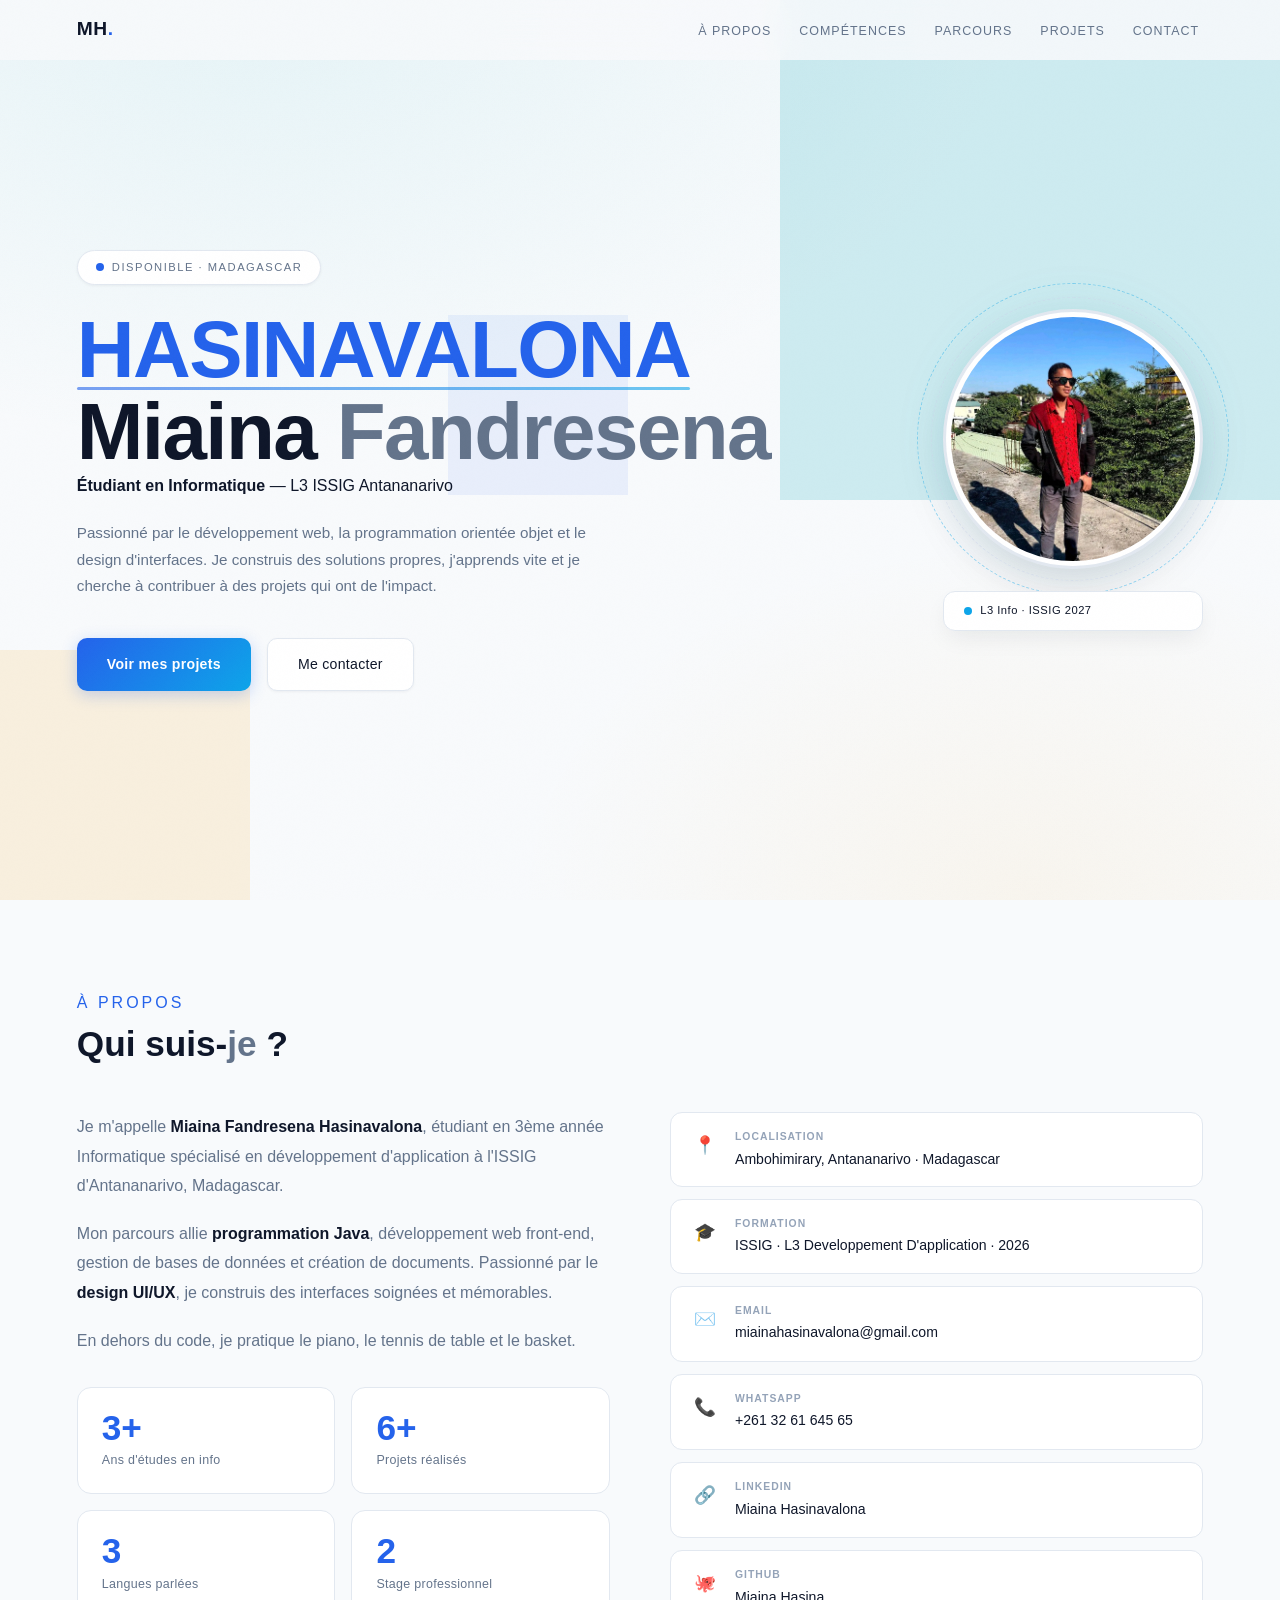
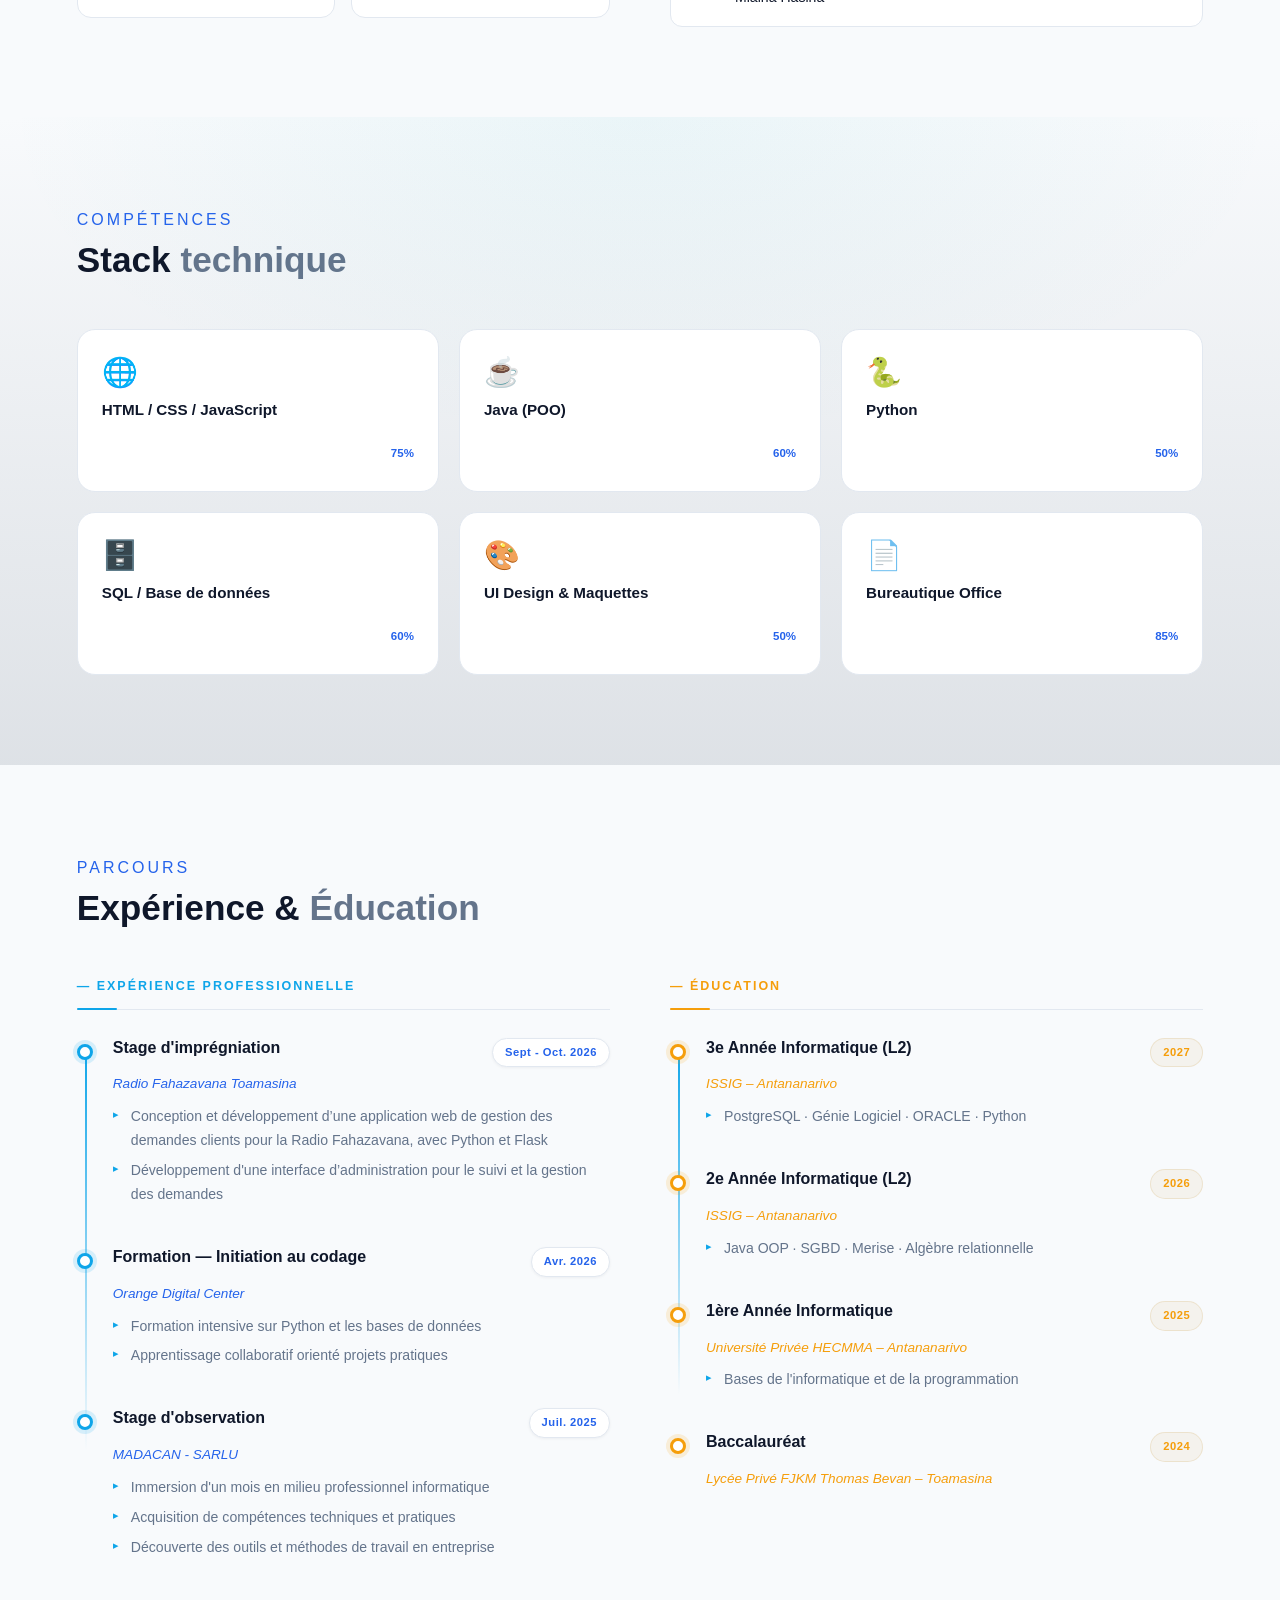
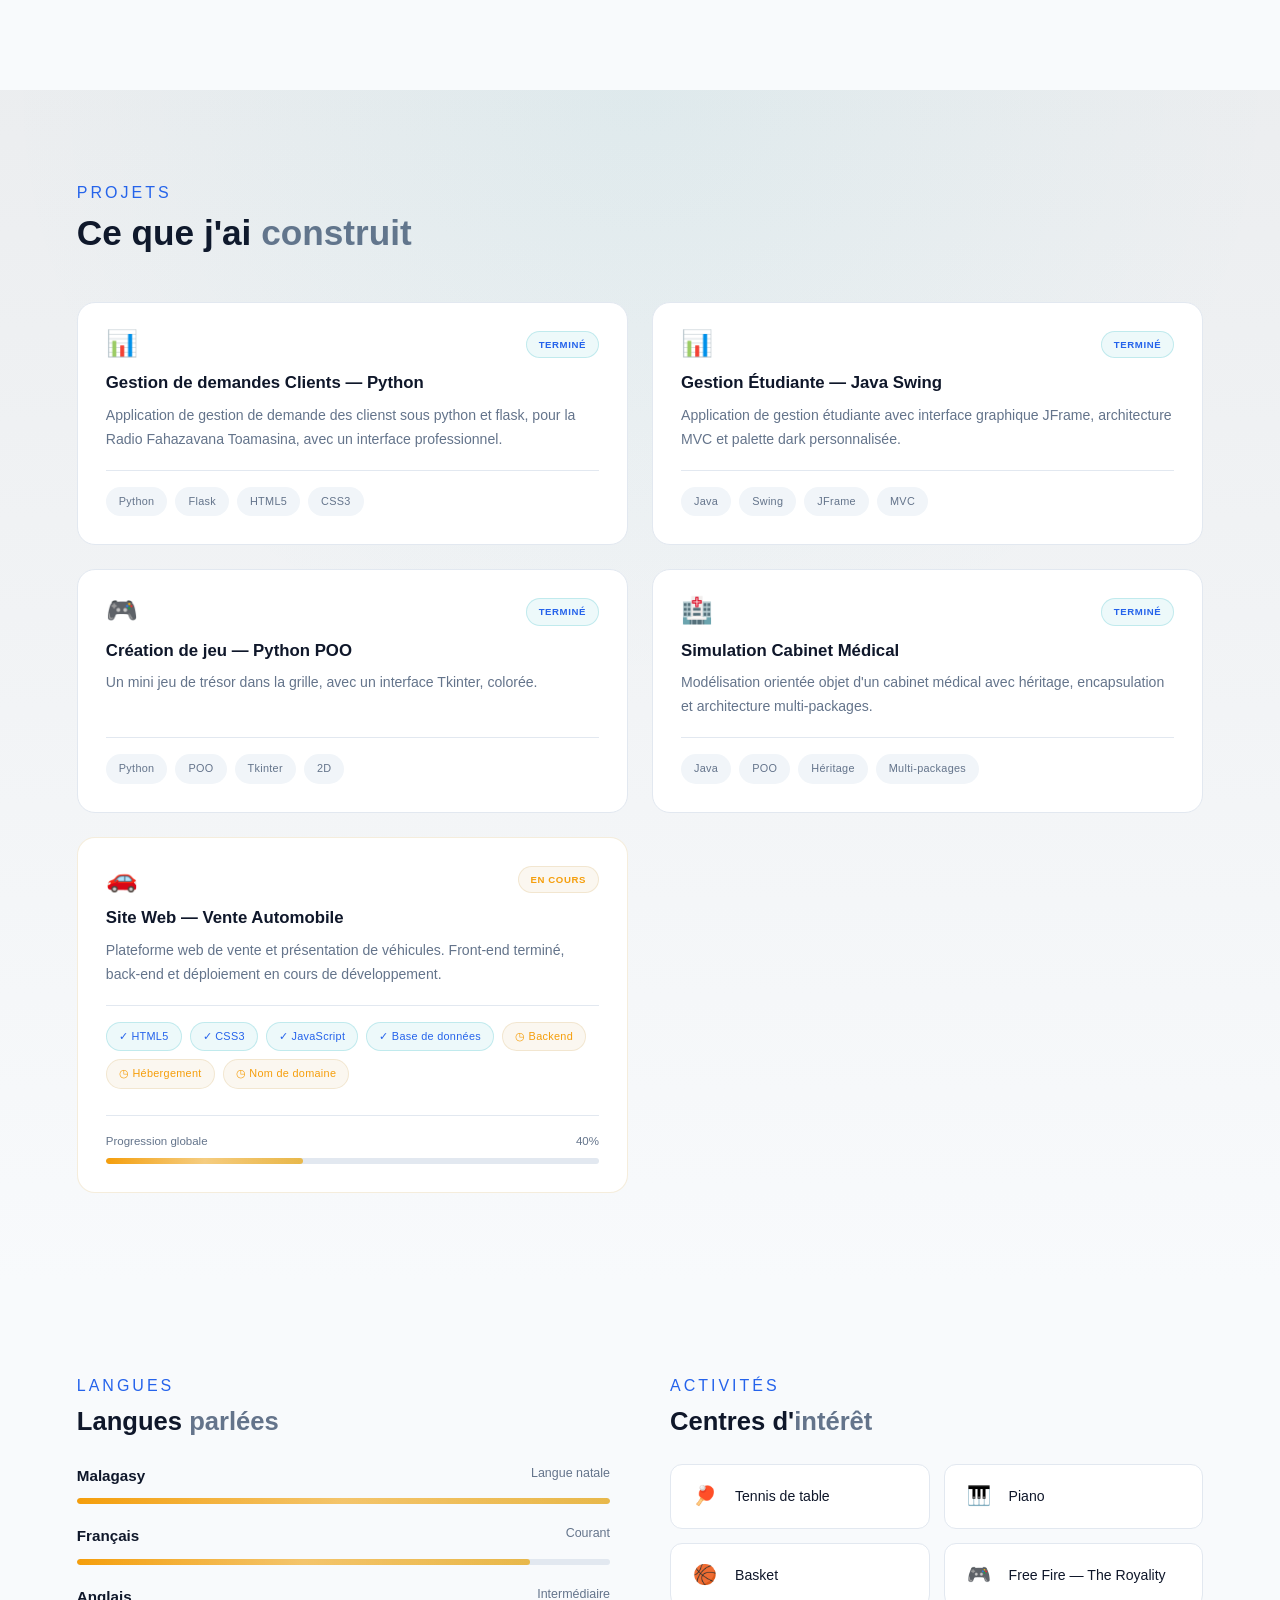
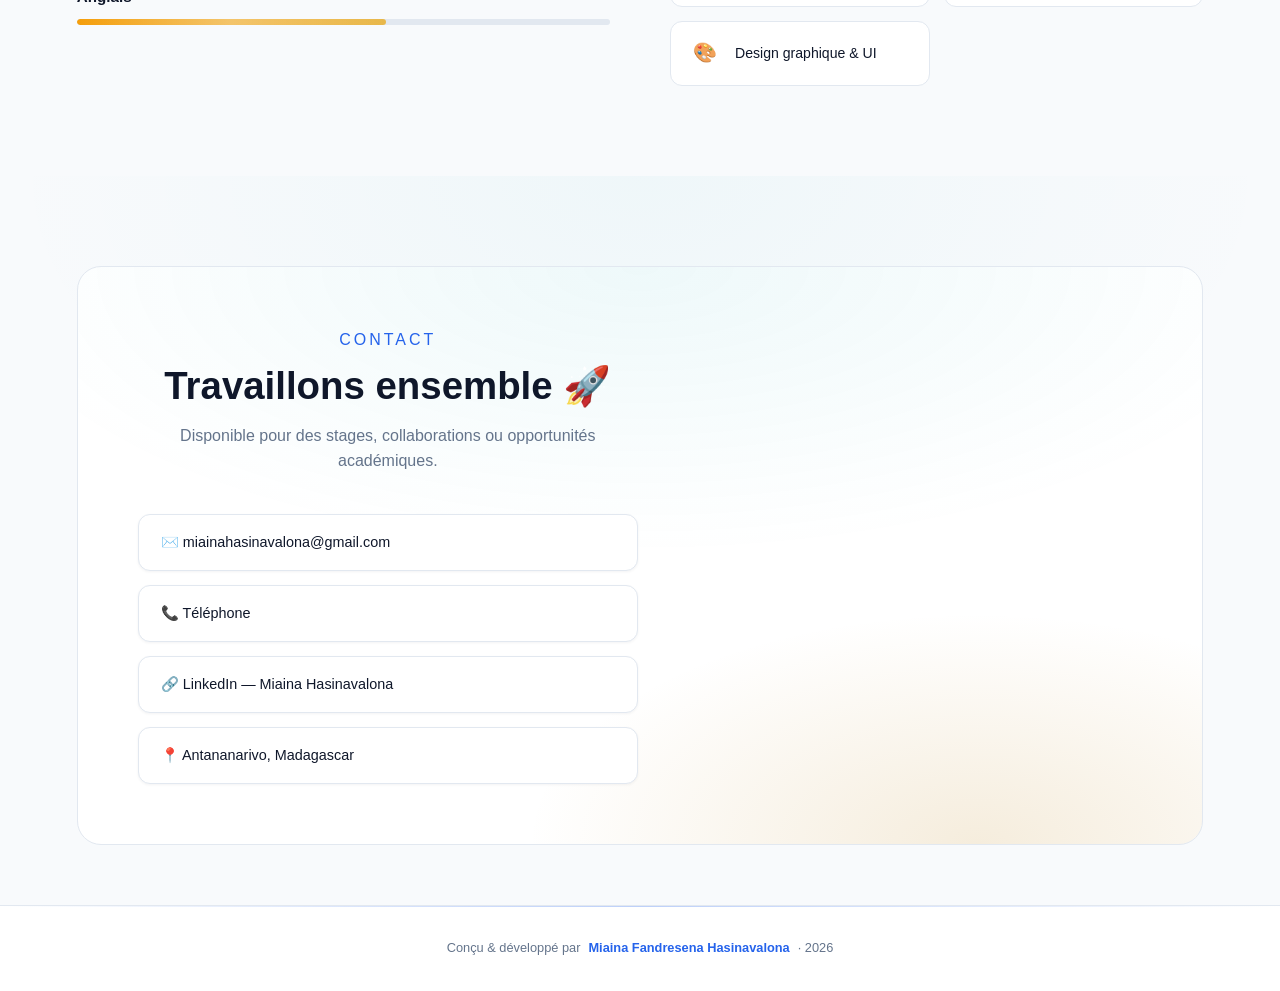
==== commit 4c74785f: "Amelioration professionnelle de l'interface du portfolio" ====
--- a/index.html
+++ b/index.html
@@ -1,5 +1,5 @@
 <!DOCTYPE html>
-<html lang="en">
+<html lang="fr">
 
 <head>
     <meta charset="UTF-8">
@@ -9,6 +9,8 @@
 </head>
 
 <body>
+
+    <a href="#home" class="skip-link">Aller au contenu principal</a>
 
     <div class="container flex column">
 
@@ -39,7 +41,7 @@
                     <span class="H">HASINAVALONA</span><br>
                     Miaina <span class="F">Fandresena</span>
                 </h1>
-                <p class="header-sub"><strong>Étudiant en Informatique</strong> — L2 ISSIG Antananarivo</p>
+                <p class="header-sub"><strong>Étudiant en Informatique</strong> — L3 ISSIG Antananarivo</p>
                 <p class="hero-desc">
                     Passionné par le développement web, la programmation orientée objet et le design d'interfaces.
                     Je construis des solutions propres, j'apprends vite et je cherche à contribuer à des projets qui ont
@@ -59,7 +61,7 @@
                         <img class="block" src="assets/image/3.jpg">
                     </div>
                 </div>
-                <div class="photo-badge txt-alg">L2 Info · ISSIG 2026</div>
+                <div class="photo-badge txt-alg">L3 Info · ISSIG 2027</div>
             </div>
         </section>
 
@@ -70,8 +72,9 @@
             <div class="about-grid grid">
                 <div class="reveal-l">
                     <div class="about-text">
-                        <p>Je m'appelle <strong>Miaina Fandresena Hasinavalona</strong>, étudiant en 2ème année
-                            Informatique à l'ISSIG d'Antananarivo, Madagascar.</p>
+                        <p>Je m'appelle <strong>Miaina Fandresena Hasinavalona</strong>, étudiant en 3ème année
+                            Informatique spécialisé en développement d'application à l'ISSIG d'Antananarivo, Madagascar.
+                        </p>
                         <p>Mon parcours allie <strong>programmation Java</strong>, développement web front-end, gestion
                             de bases de données et création de documents. Passionné par le <strong>design
                                 UI/UX</strong>, je construis des interfaces soignées et mémorables.</p>
@@ -79,11 +82,11 @@
                     </div>
                     <div class="stats-row grid">
                         <div class="stat-box reveal d1">
-                            <div class="stat">2+</div>
+                            <div class="stat">3+</div>
                             <div class="stat-text">Ans d'études en info</div>
                         </div>
                         <div class="stat-box reveal d2">
-                            <div class="stat">5+</div>
+                            <div class="stat">6+</div>
                             <div class="stat-text">Projets réalisés</div>
                         </div>
                         <div class="stat-box reveal d3">
@@ -91,7 +94,7 @@
                             <div class="stat-text">Langues parlées</div>
                         </div>
                         <div class="stat-box reveal d4">
-                            <div class="stat">1</div>
+                            <div class="stat">2</div>
                             <div class="stat-text">Stage professionnel</div>
                         </div>
                     </div>
@@ -108,7 +111,7 @@
                     <div class="info-row flex"><span class="info-ico">🎓</span>
                         <div>
                             <div class="info">Formation</div>
-                            <div class="info-text">ISSIG · L2 Informatique · 2026</div>
+                            <div class="info-text">ISSIG · L3 Developpement D'application · 2026</div>
                         </div>
                     </div>
 
@@ -123,7 +126,7 @@
                     <div class="info-row flex"><span class="info-ico">📞</span>
                         <div>
                             <div class="info">Whatsapp</div>
-                            <a href="https://wa.me/message/2FUQR652RJTDL1" class="info-text">+261 38 13 597 53</a>
+                            <a href="https://wa.me/message/2FUQR652RJTDL1" class="info-text">+261 32 61 645 65</a>
                         </div>
                     </div>
 
@@ -212,8 +215,36 @@
 
                 <!-- EXPERIENCE PROFESSIONNELLE -->
                 <div class="reveal-l">
+
                     <div class="tl-section-title pro">— Expérience Professionnelle</div>
                     <div class="timeline relative">
+                        <div class="tl-item relative">
+                            <div class="tl-dot absolute"></div>
+                            <div class="tl-top flex g-10">
+                                <div class="tl-role">Stage d'imprégniation</div>
+                                <span class="tl-pill pro-t">Sept - Oct. 2026</span>
+                            </div>
+                            <div class="tl-org">Radio Fahazavana Toamasina</div>
+                            <ul class="tl-list">
+                                <li>Conception et développement d’une application web de gestion
+                                    des demandes clients pour la Radio Fahazavana, avec Python et Flask
+                                </li>
+                                <li>Développement d'une interface d’administration pour le suivi et la gestion des
+                                    demandes</li>
+                            </ul>
+                        </div>
+                        <div class="tl-item relative">
+                            <div class="tl-dot absolute"></div>
+                            <div class="tl-top flex g-10">
+                                <div class="tl-role">Formation — Initiation au codage</div>
+                                <span class="tl-pill pro-t">Avr. 2026</span>
+                            </div>
+                            <div class="tl-org">Orange Digital Center</div>
+                            <ul class="tl-list">
+                                <li>Formation intensive sur Python et les bases de données</li>
+                                <li>Apprentissage collaboratif orienté projets pratiques</li>
+                            </ul>
+                        </div>
                         <div class="tl-item relative">
                             <div class="tl-dot absolute"></div>
                             <div class="tl-top flex g-10">
@@ -227,18 +258,7 @@
                                 <li>Découverte des outils et méthodes de travail en entreprise</li>
                             </ul>
                         </div>
-                        <div class="tl-item relative">
-                            <div class="tl-dot absolute"></div>
-                            <div class="tl-top flex g-10">
-                                <div class="tl-role">Formation — Initiation au codage</div>
-                                <span class="tl-pill pro-t">Avr. 2026</span>
-                            </div>
-                            <div class="tl-org">Orange Digital Center</div>
-                            <ul class="tl-list">
-                                <li>Formation intensive sur Python et les bases de données</li>
-                                <li>Apprentissage collaboratif orienté projets pratiques</li>
-                            </ul>
-                        </div>
+
                     </div>
                 </div>
 
@@ -249,6 +269,17 @@
                         <div class="tl-item relative">
                             <div class="tl-dot absolute gd"></div>
                             <div class="tl-top flex g-10">
+                                <div class="tl-role">3e Année Informatique (L2)</div>
+                                <span class="tl-pill educ-c">2027</span>
+                            </div>
+                            <div class="tl-org go">ISSIG – Antananarivo</div>
+                            <ul class="tl-list">
+                                <li>PostgreSQL · Génie Logiciel · ORACLE · Python</li>
+                            </ul>
+                        </div>
+                        <div class="tl-item relative">
+                            <div class="tl-dot absolute gd"></div>
+                            <div class="tl-top flex g-10">
                                 <div class="tl-role">2e Année Informatique (L2)</div>
                                 <span class="tl-pill educ-c">2026</span>
                             </div>
@@ -290,6 +321,18 @@
             <!-- CARD -->
             <div class="proj-grid g-20 grid">
 
+                <div class="proj-card relative p-25 reveal d1">
+                    <div class="p-head flex"><span class="p-ico">📊</span><span class="p-status ps-done">Terminé</span>
+                    </div>
+
+                    <div class="p-title">Gestion de demandes Clients — Python</div>
+                    <p class="p-desc">Application de gestion de demande des clienst sous python et flask, pour la Radio
+                        Fahazavana Toamasina, avec un interface professionnel.</p>
+                    <div class="p-tags flex wrap">
+                        <span class="tag">Python</span><span class="tag">Flask</span><span class="tag">HTML5</span><span
+                            class="tag">CSS3</span>
+                    </div>
+                </div>
                 <div class="proj-card relative p-25 reveal d1">
                     <div class="p-head flex"><span class="p-ico">📊</span><span class="p-status ps-done">Terminé</span>
                     </div>
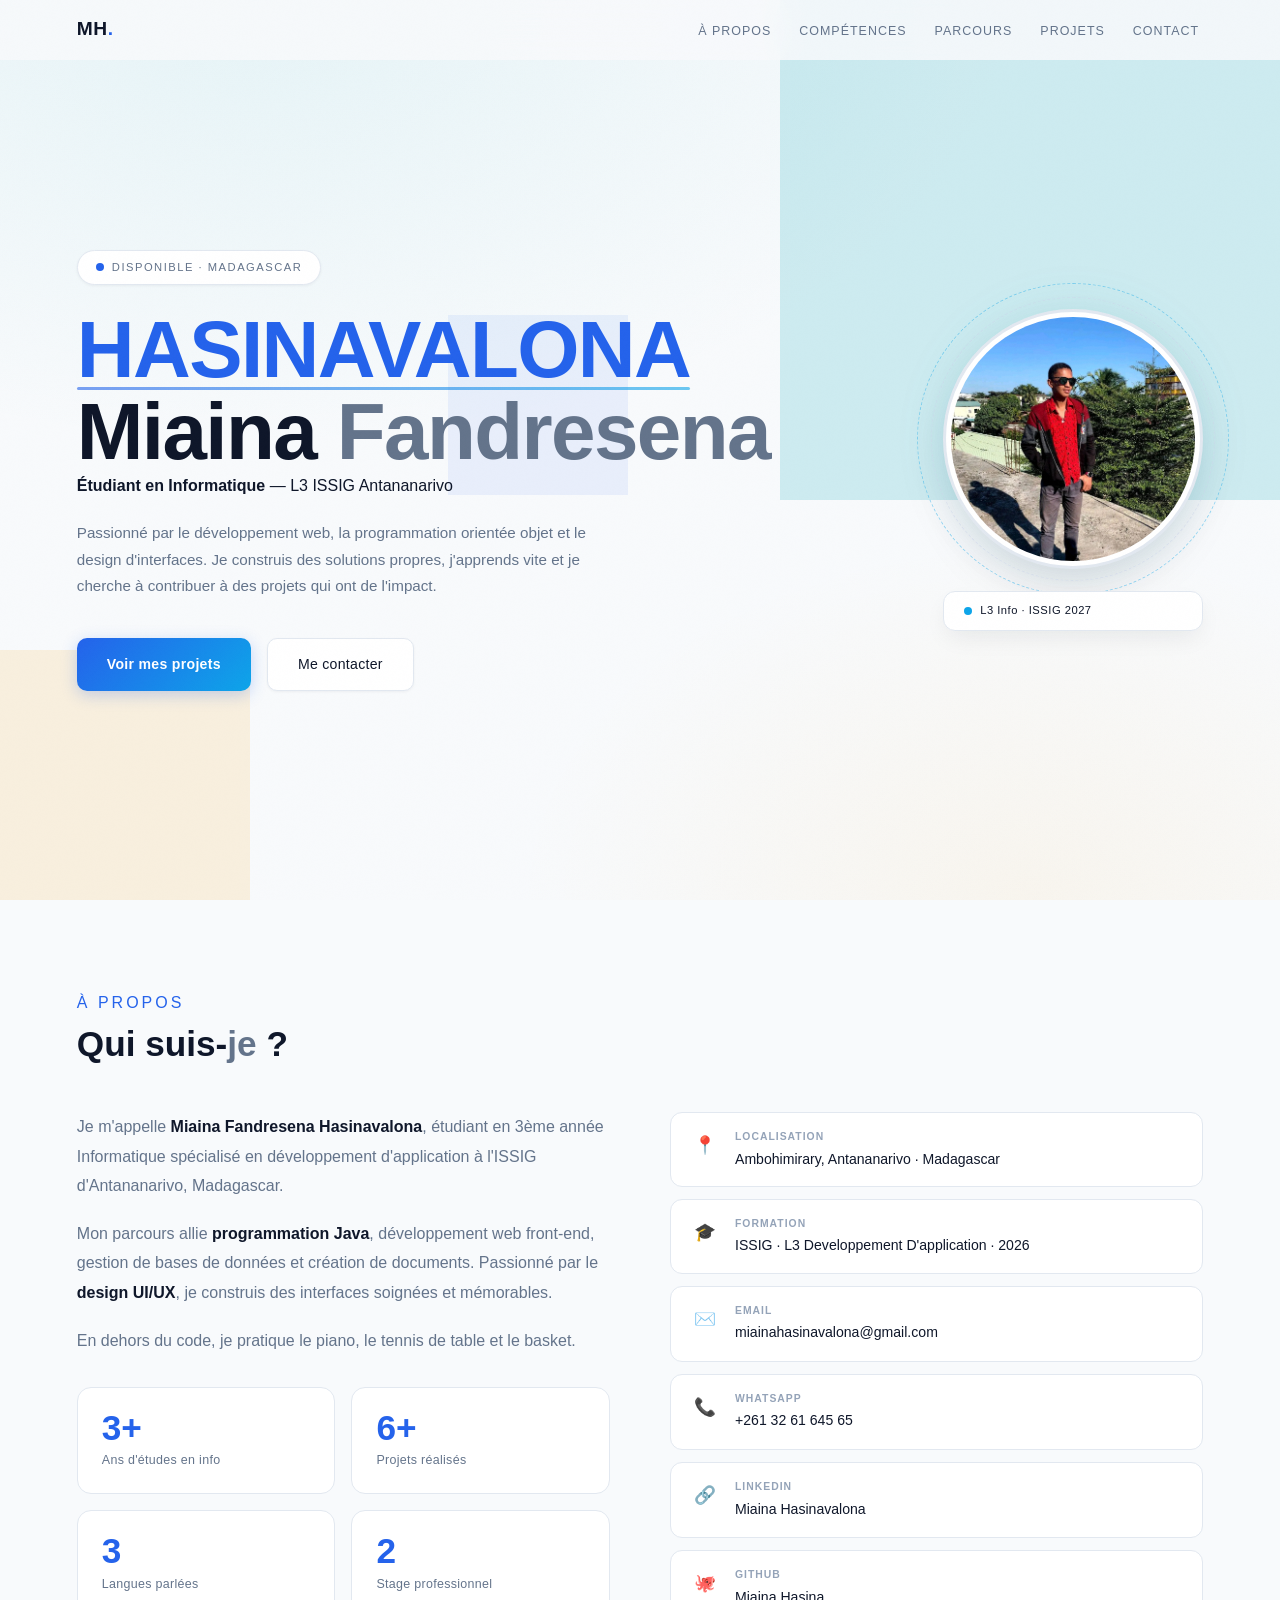
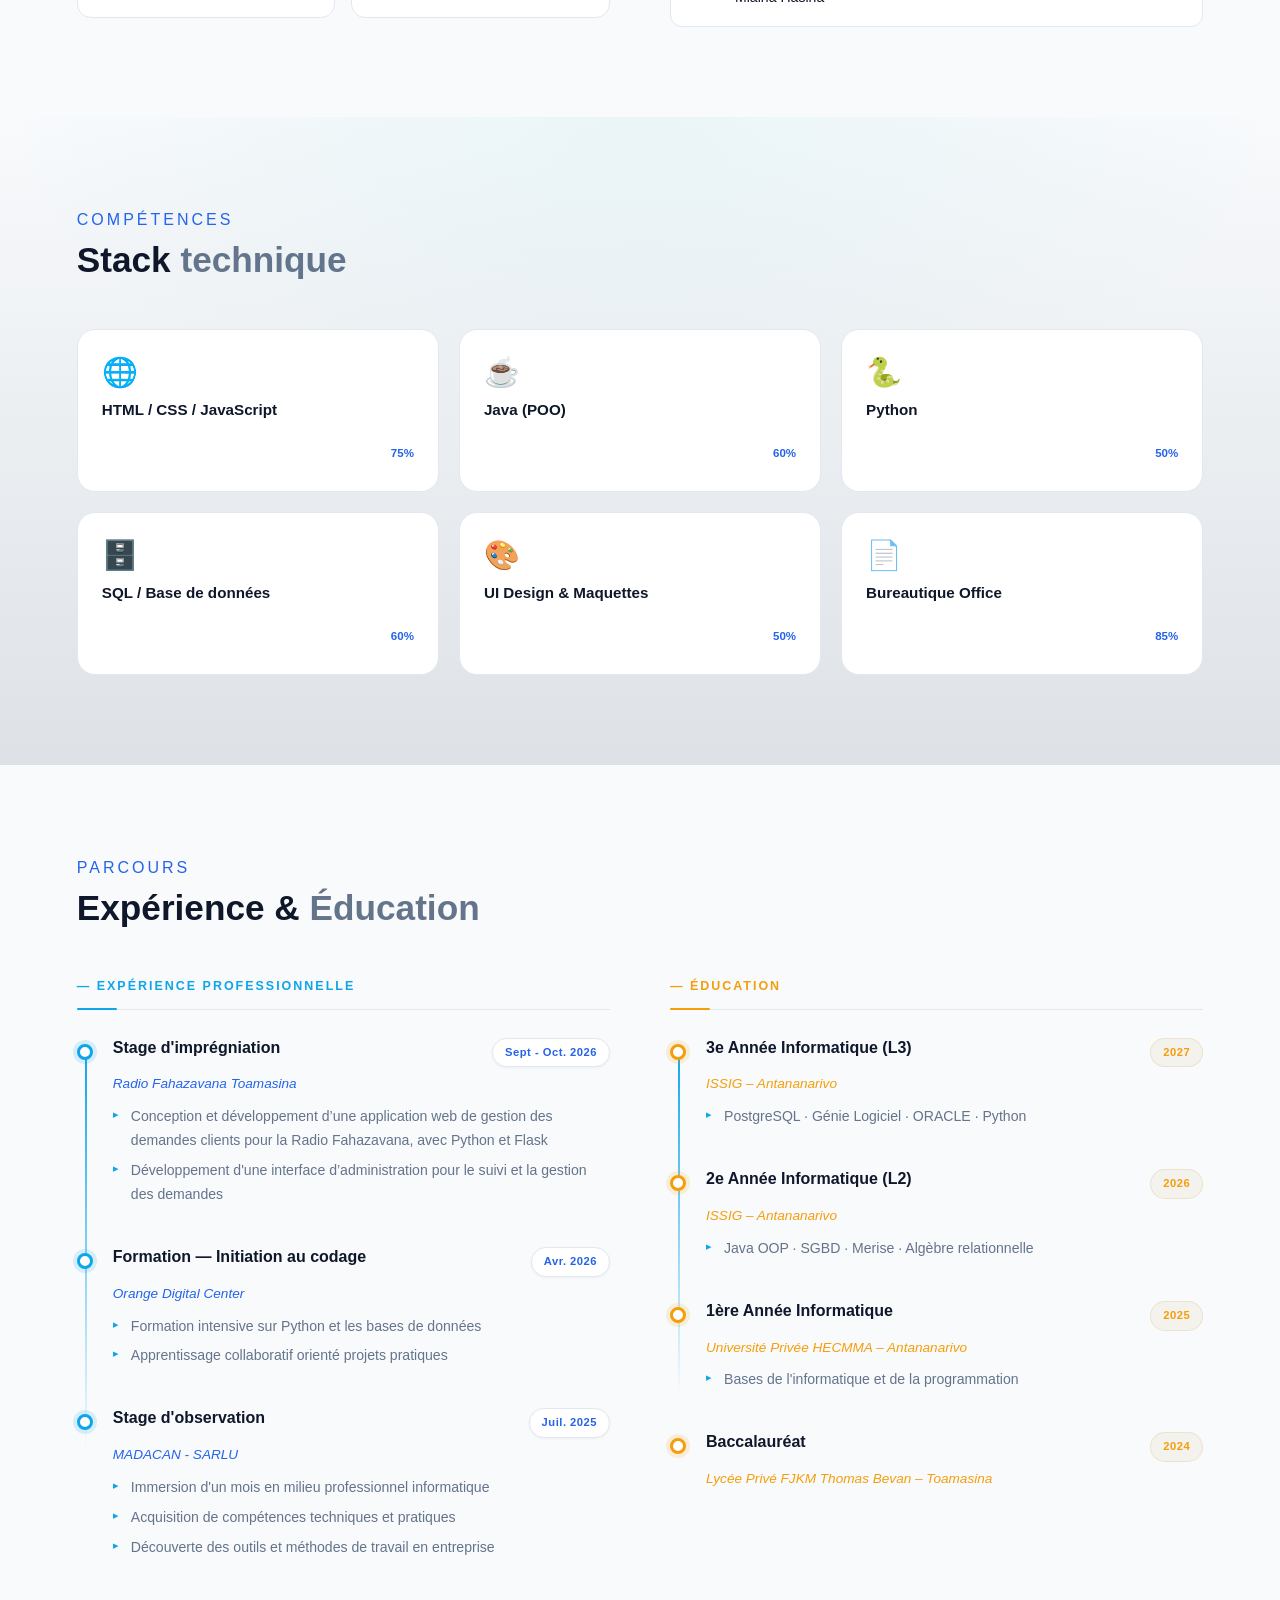
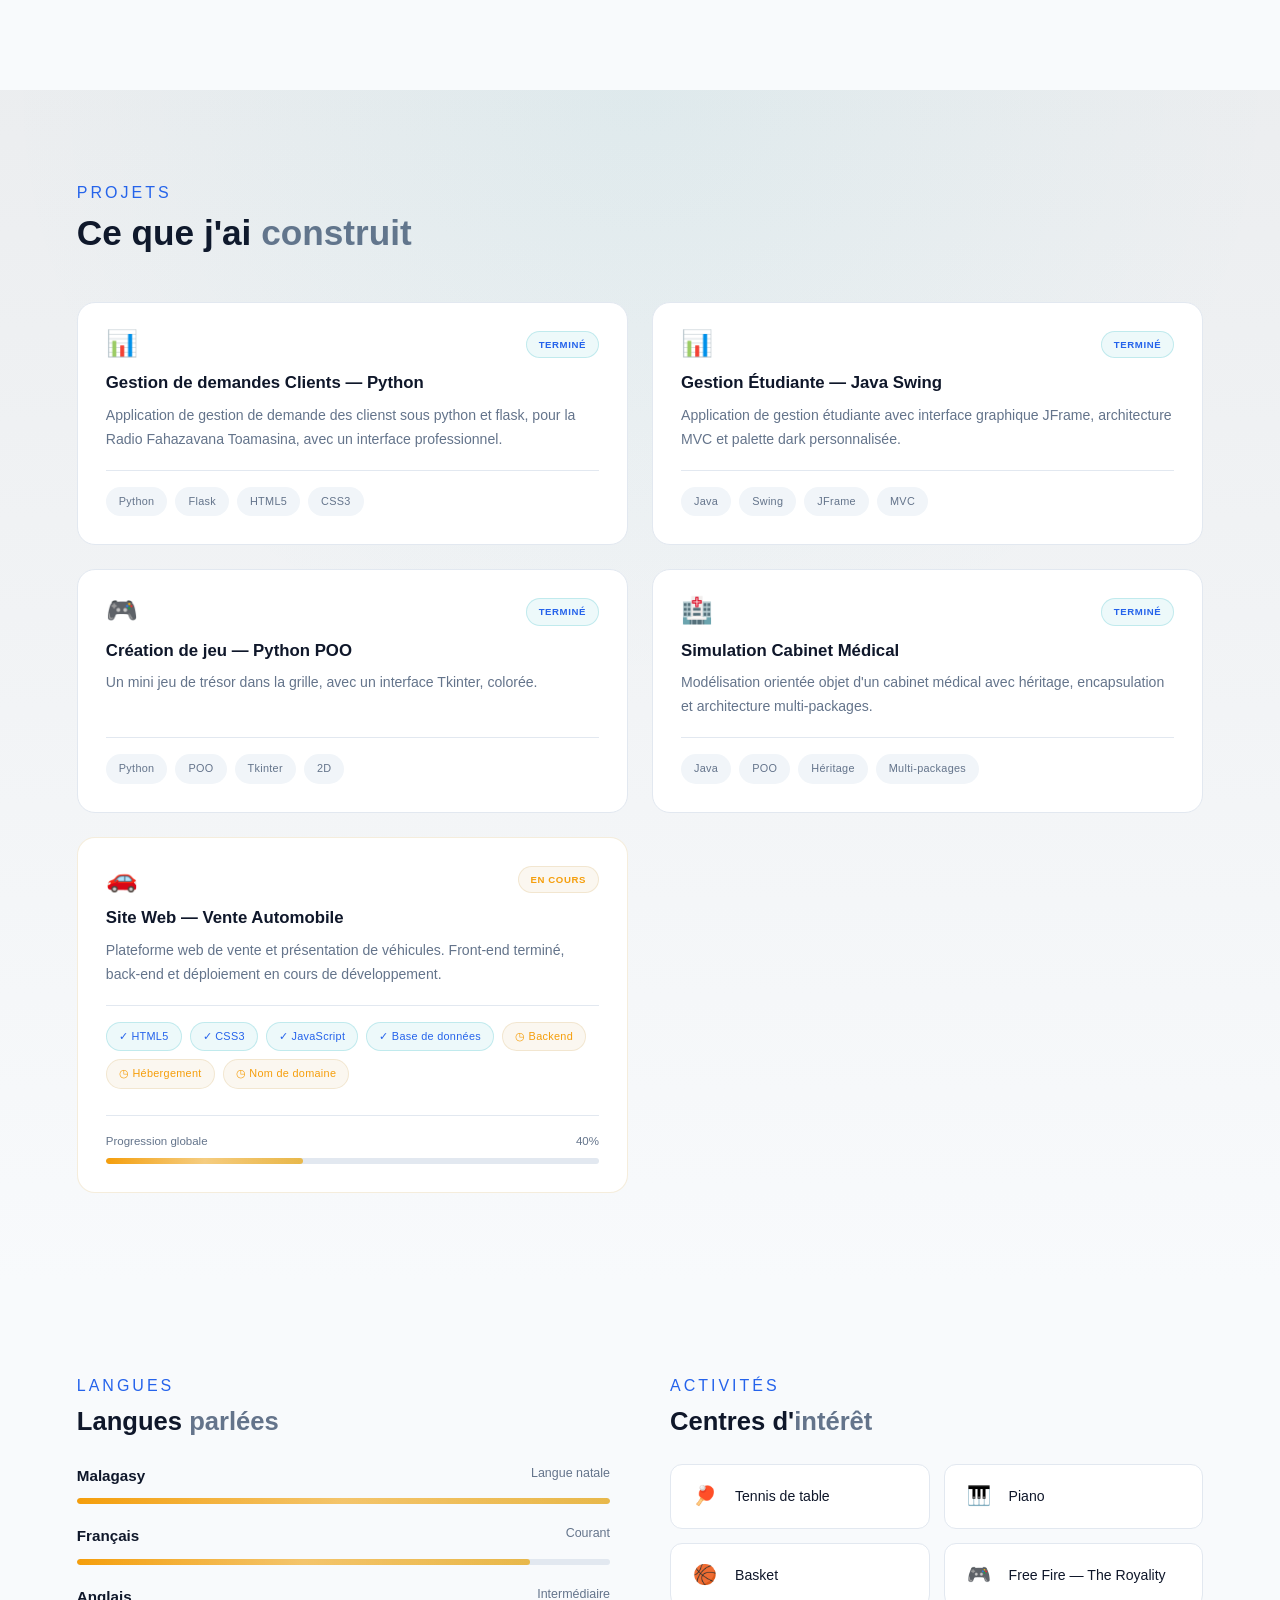
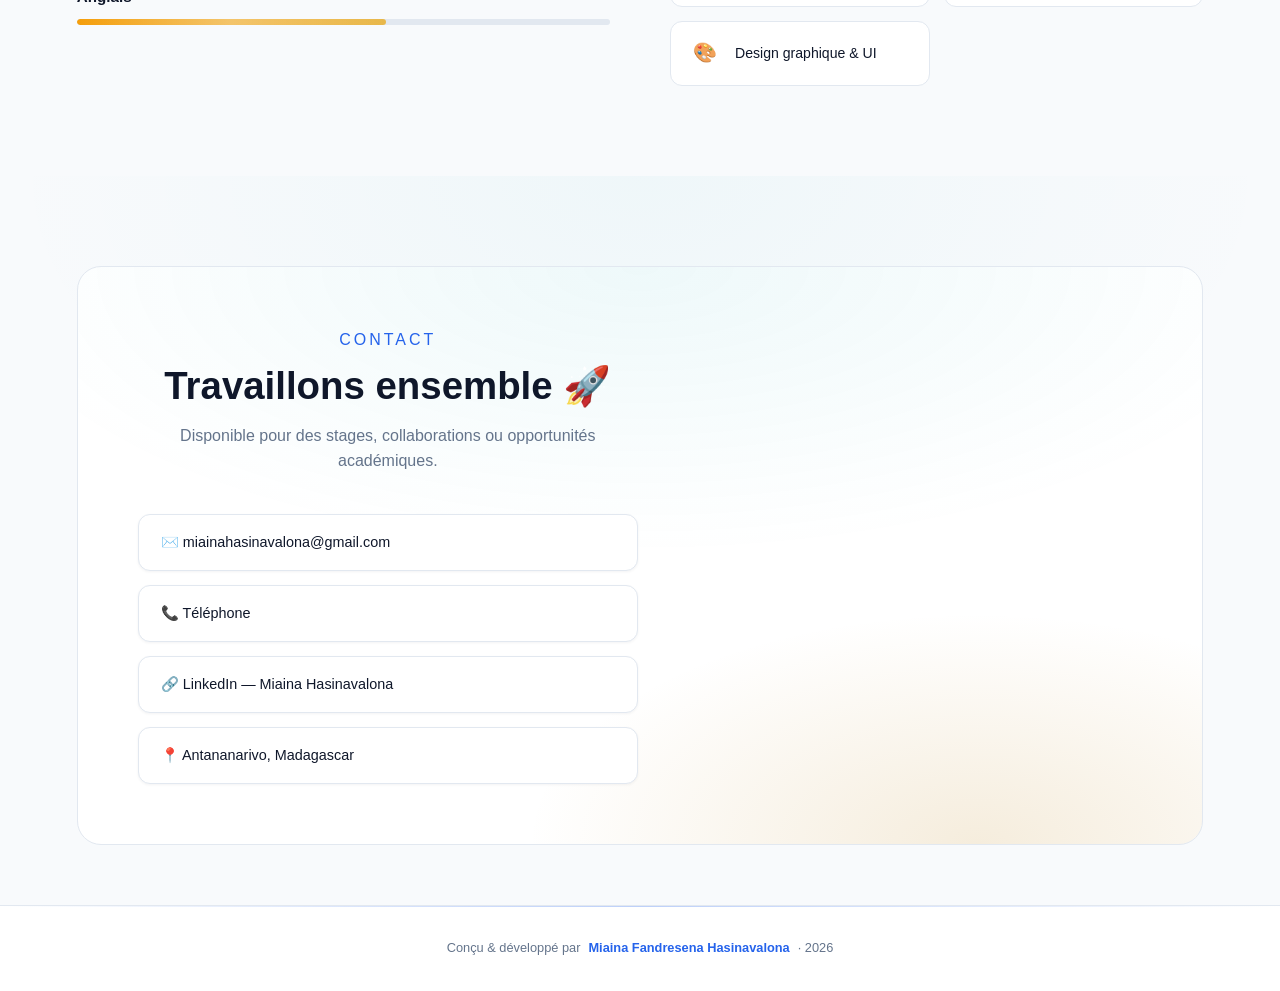
==== commit cda417ce: "Modification de la page d'accueil" ====
--- a/index.html
+++ b/index.html
@@ -269,7 +269,7 @@
                         <div class="tl-item relative">
                             <div class="tl-dot absolute gd"></div>
                             <div class="tl-top flex g-10">
-                                <div class="tl-role">3e Année Informatique (L2)</div>
+                                <div class="tl-role">3e Année Informatique (L3)</div>
                                 <span class="tl-pill educ-c">2027</span>
                             </div>
                             <div class="tl-org go">ISSIG – Antananarivo</div>
